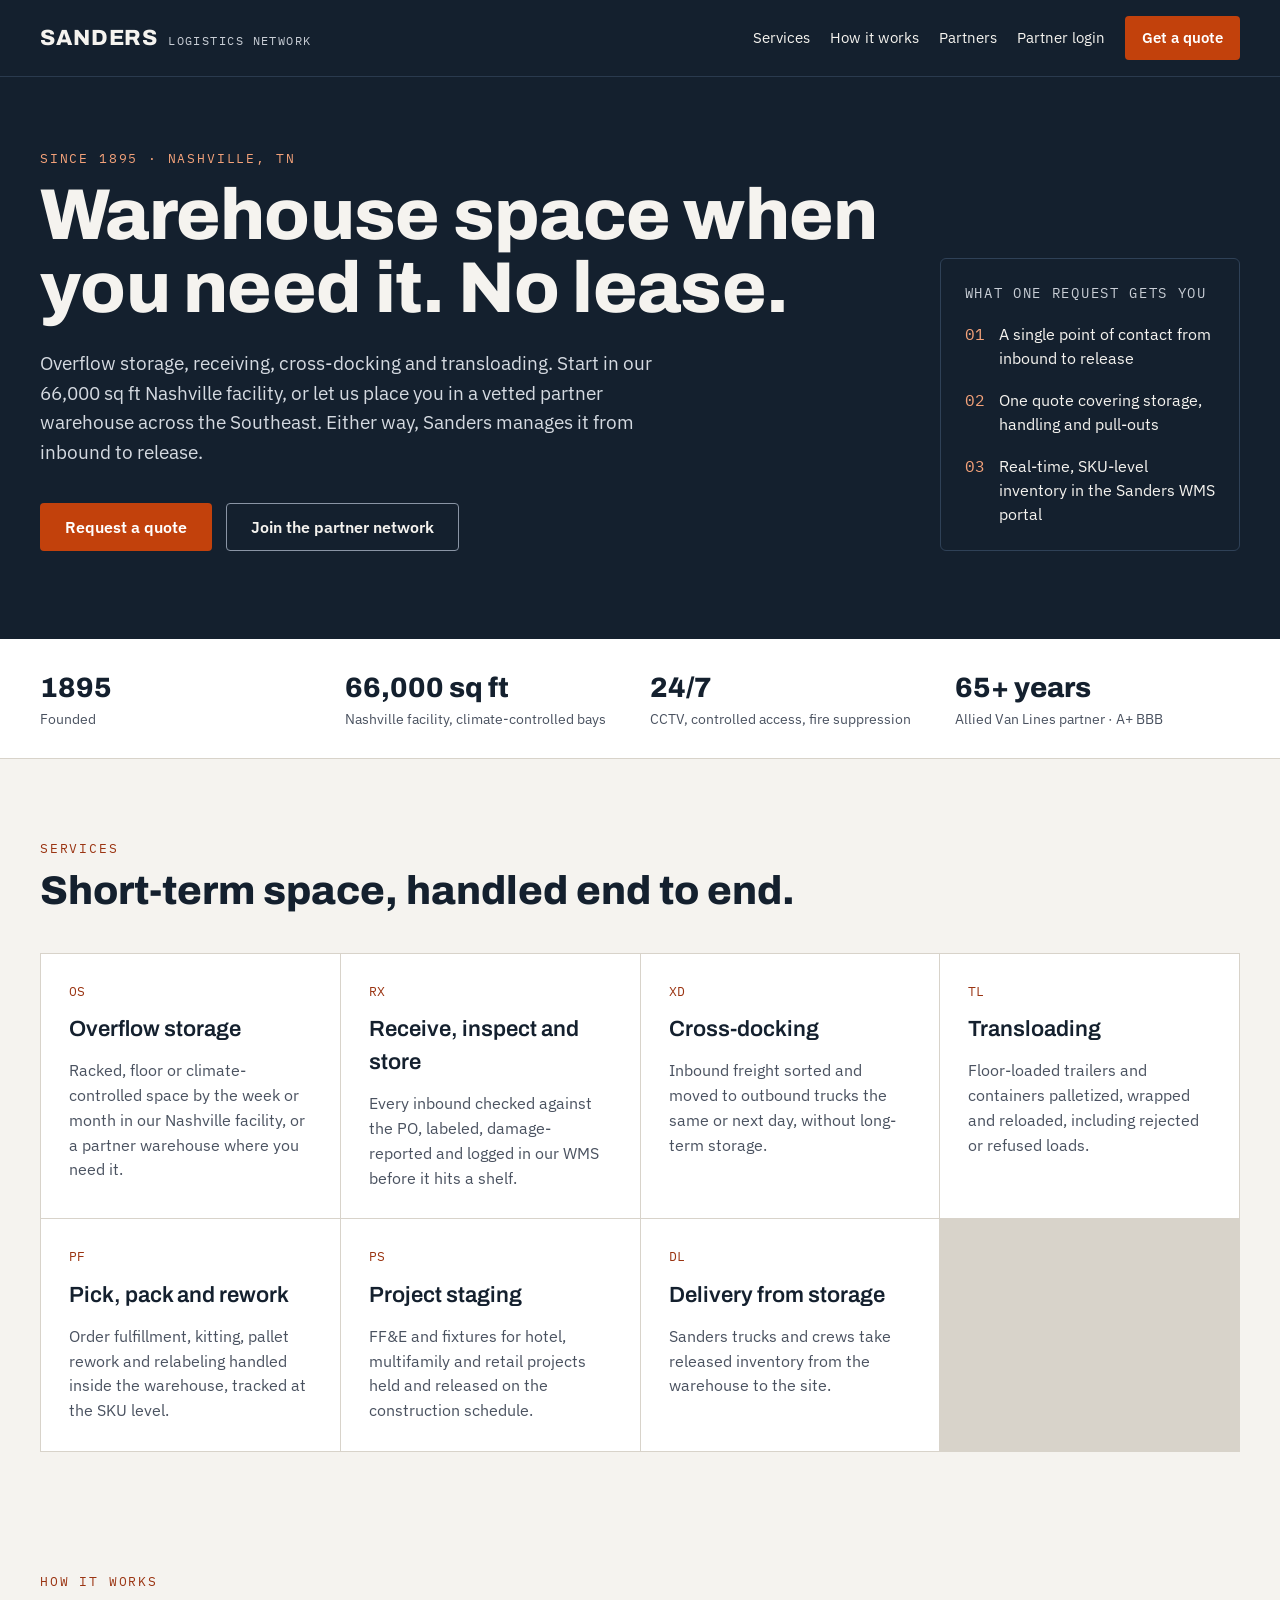
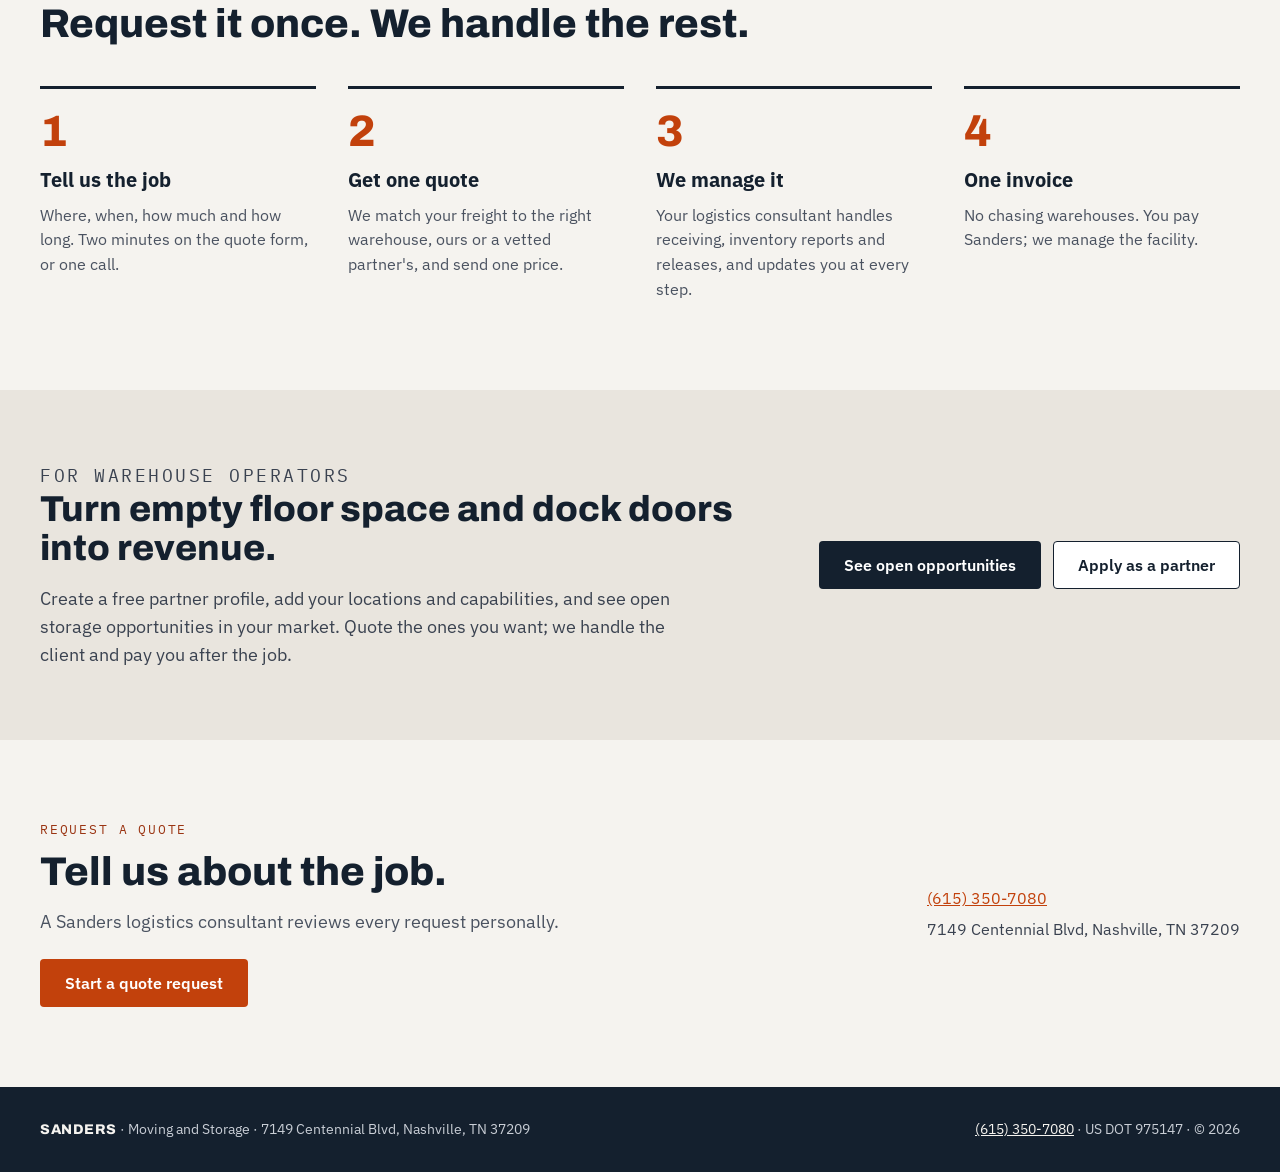
==== index.html @ 8e97e803 "Build Sanders Logistics Network site from mockups Public site, client RFQ portal and partner opportu" ====
<!doctype html>
<html lang="en">
<head>
<meta charset="utf-8">
<meta name="viewport" content="width=device-width, initial-scale=1">
<title>Sanders Logistics Network · Warehouse space in Nashville and the Southeast</title>
<meta name="description" content="Overflow storage, receiving, cross-docking, transloading and project staging from Sanders in Nashville, TN, plus vetted partner warehouses across the Southeast. One quote, one invoice.">
<link rel="preconnect" href="https://fonts.googleapis.com">
<link rel="preconnect" href="https://fonts.gstatic.com" crossorigin>
<link href="https://fonts.googleapis.com/css2?family=Archivo:wght@600;800&family=IBM+Plex+Sans:wght@400;500;600&family=IBM+Plex+Mono:wght@500&display=swap" rel="stylesheet">
<link rel="icon" href="assets/favicon.svg" type="image/svg+xml">
<link rel="stylesheet" href="assets/css/styles.css">
</head>
<body>
<a class="skip-link" href="#main">Skip to content</a>

<header class="site-header">
  <div class="wrap bar">
    <a class="brand" href="index.html"><span class="brand-name">SANDERS</span><span class="brand-sub">LOGISTICS NETWORK</span></a>
    <nav class="main-nav" aria-label="Main">
      <a href="#services">Services</a>
      <a href="#how">How it works</a>
      <a href="#partners">Partners</a>
      <a href="partners.html">Partner login</a>
      <a class="btn btn-primary btn-sm" href="quote.html">Get a quote</a>
    </nav>
  </div>
</header>

<main id="main">
<section class="hero">
  <div class="wrap">
    <div class="hero-copy">
      <p class="eyebrow on-ink">Since 1895 · Nashville, TN</p>
      <h1 class="display">Warehouse space when you need it. No lease.</h1>
      <p class="lede">Overflow storage, receiving, cross-docking and transloading. Start in our 66,000 sq ft Nashville facility, or let us place you in a vetted partner warehouse across the Southeast. Either way, Sanders manages it from inbound to release.</p>
      <div class="actions">
        <a class="btn btn-primary" href="quote.html">Request a quote</a>
        <a class="btn btn-ghost-ink" href="#partners">Join the partner network</a>
      </div>
    </div>
    <div class="hero-card">
      <div class="mono small" style="letter-spacing:0.12em;color:var(--on-ink-muted)">WHAT ONE REQUEST GETS YOU</div>
      <div class="row"><span class="mono">01</span><span>A single point of contact from inbound to release</span></div>
      <div class="row"><span class="mono">02</span><span>One quote covering storage, handling and pull-outs</span></div>
      <div class="row"><span class="mono">03</span><span>Real-time, SKU-level inventory in the Sanders WMS portal</span></div>
    </div>
  </div>
</section>

<section class="proof" aria-label="Why Sanders">
  <div class="wrap">
    <div><div class="num">1895</div><div class="lbl">Founded</div></div>
    <div><div class="num">66,000 sq ft</div><div class="lbl">Nashville facility, climate-controlled bays</div></div>
    <div><div class="num">24/7</div><div class="lbl">CCTV, controlled access, fire suppression</div></div>
    <div><div class="num">65+ years</div><div class="lbl">Allied Van Lines partner · A+ BBB</div></div>
  </div>
</section>

<section id="services" class="wrap section">
  <p class="eyebrow">Services</p>
  <h2 class="display">Short-term space, handled end to end.</h2>
  <div class="services-grid">
    <article class="service"><span class="code">OS</span><h3>Overflow storage</h3><p>Racked, floor or climate-controlled space by the week or month in our Nashville facility, or a partner warehouse where you need it.</p></article>
    <article class="service"><span class="code">RX</span><h3>Receive, inspect and store</h3><p>Every inbound checked against the PO, labeled, damage-reported and logged in our WMS before it hits a shelf.</p></article>
    <article class="service"><span class="code">XD</span><h3>Cross-docking</h3><p>Inbound freight sorted and moved to outbound trucks the same or next day, without long-term storage.</p></article>
    <article class="service"><span class="code">TL</span><h3>Transloading</h3><p>Floor-loaded trailers and containers palletized, wrapped and reloaded, including rejected or refused loads.</p></article>
    <article class="service"><span class="code">PF</span><h3>Pick, pack and rework</h3><p>Order fulfillment, kitting, pallet rework and relabeling handled inside the warehouse, tracked at the SKU level.</p></article>
    <article class="service"><span class="code">PS</span><h3>Project staging</h3><p>FF&amp;E and fixtures for hotel, multifamily and retail projects held and released on the construction schedule.</p></article>
    <article class="service"><span class="code">DL</span><h3>Delivery from storage</h3><p>Sanders trucks and crews take released inventory from the warehouse to the site.</p></article>
  </div>
</section>

<section id="how" class="wrap section">
  <p class="eyebrow">How it works</p>
  <h2 class="display">Request it once. We handle the rest.</h2>
  <div class="steps">
    <div class="step"><div class="n">1</div><h3>Tell us the job</h3><p>Where, when, how much and how long. Two minutes on the quote form, or one call.</p></div>
    <div class="step"><div class="n">2</div><h3>Get one quote</h3><p>We match your freight to the right warehouse, ours or a vetted partner's, and send one price.</p></div>
    <div class="step"><div class="n">3</div><h3>We manage it</h3><p>Your logistics consultant handles receiving, inventory reports and releases, and updates you at every step.</p></div>
    <div class="step"><div class="n">4</div><h3>One invoice</h3><p>No chasing warehouses. You pay Sanders; we manage the facility.</p></div>
  </div>
</section>

<section id="partners" class="partner-band">
  <div class="wrap">
    <div class="copy">
      <p class="eyebrow">For warehouse operators</p>
      <h2 class="display">Turn empty floor space and dock doors into revenue.</h2>
      <p>Create a free partner profile, add your locations and capabilities, and see open storage opportunities in your market. Quote the ones you want; we handle the client and pay you after the job.</p>
    </div>
    <div class="actions">
      <a class="btn btn-dark" href="partners.html">See open opportunities</a>
      <a class="btn btn-outline" href="partners.html#profile">Apply as a partner</a>
    </div>
  </div>
</section>

<section class="cta-band" aria-labelledby="cta-h">
  <div class="wrap">
    <div style="flex: 999 1 480px; min-width: 0">
      <p class="eyebrow">Request a quote</p>
      <h2 id="cta-h" class="display" style="font-size: clamp(30px, 4vw, 40px); margin-bottom: 14px">Tell us about the job.</h2>
      <p class="muted" style="margin:0 0 24px; font-size: 18px">A Sanders logistics consultant reviews every request personally.</p>
      <a class="btn btn-primary" href="quote.html">Start a quote request</a>
    </div>
    <address class="contact" style="font-style: normal">
      <div data-cfg="phone"></div>
      <div data-cfg="email"></div>
      <div data-cfg="address"></div>
    </address>
  </div>
</section>
</main>

<footer class="site-footer">
  <div class="wrap">
    <span><strong>SANDERS</strong> · Moving and Storage · <span data-cfg="address"></span></span>
    <span><span data-cfg="phone"></span> <span data-cfg="email"></span> · US DOT <span data-cfg="usdot"></span> · © <span id="year"></span></span>
  </div>
</footer>

<script src="assets/js/config.js"></script>
<script src="assets/js/common.js"></script>
</body>
</html>
---- assets/css/styles.css ----
/* Sanders Logistics Network — shared styles.
   Mockup palette until Sanders brand files arrive (see CLAUDE.md > Design). */
:root {
  --ink: #14202E;
  --ink-2: #2A3A4E;
  --ground: #F5F3EF;
  --band: #E9E5DE;
  --white: #FFFFFF;
  --line: #D8D3CA;
  --line-strong: #B9B3A8;
  --muted: #4A5260;
  --muted-2: #5A6270;
  --on-ink: #F5F3EF;
  --on-ink-muted: #C9CED6;
  --accent: #C2410C;
  --accent-hover: #9A3412;
  --accent-soft: #FDF3EC;
  --accent-tint: #FCE9DD;
  --accent-on-ink: #F4A27A;
  --ok: #166534;
  --ok-soft: #DCFCE7;
  --font-display: Archivo, "Helvetica Neue", Arial, sans-serif;
  --font-body: "IBM Plex Sans", "Helvetica Neue", Arial, sans-serif;
  --font-mono: "IBM Plex Mono", ui-monospace, Menlo, monospace;
  --radius: 6px;
  --max: 1240px;
}

*, *::before, *::after { box-sizing: border-box; }
html { -webkit-text-size-adjust: 100%; }
body {
  margin: 0;
  font-family: var(--font-body);
  color: var(--ink);
  background: var(--ground);
  line-height: 1.5;
}
a { color: var(--accent); }
a:hover { color: var(--accent-hover); }
img { max-width: 100%; }
:focus-visible { outline: 3px solid var(--accent-on-ink); outline-offset: 2px; }

.wrap { max-width: var(--max); margin: 0 auto; padding-left: 20px; padding-right: 20px; }
.mono { font-family: var(--font-mono); }
.eyebrow {
  margin: 0 0 10px; font-family: var(--font-mono); font-size: 13px;
  letter-spacing: 0.14em; color: var(--accent-hover); text-transform: uppercase;
}
.on-ink .eyebrow, .eyebrow.on-ink { color: var(--accent-on-ink); }
.display { font-family: var(--font-display); font-weight: 800; line-height: 1.1; margin: 0; }
.muted { color: var(--muted); }
.small { font-size: 14px; }
[hidden] { display: none !important; }
.visually-hidden {
  position: absolute !important; width: 1px; height: 1px; overflow: hidden;
  clip: rect(0 0 0 0); white-space: nowrap;
}
.skip-link { position: absolute; left: -9999px; top: 0; background: var(--white); color: var(--ink); padding: 12px; z-index: 10; }
.skip-link:focus { left: 12px; top: 12px; }

/* Buttons */
.btn {
  display: inline-flex; align-items: center; justify-content: center; gap: 8px;
  min-height: 48px; padding: 0 24px; border-radius: 4px; border: 1px solid transparent;
  font: inherit; font-weight: 600; font-size: 16px; text-decoration: none; cursor: pointer;
}
.btn-primary { background: var(--accent); color: var(--white); }
.btn-primary:hover { background: var(--accent-hover); color: var(--white); }
.btn-dark { background: var(--ink); color: var(--white); }
.btn-dark:hover { background: var(--ink-2); color: var(--white); }
.btn-outline { background: var(--white); border-color: var(--ink); color: var(--ink); }
.btn-outline:hover { background: var(--ground); color: var(--ink); }
.btn-ghost-ink { background: transparent; border-color: #8A95A5; color: var(--on-ink); }
.btn-ghost-ink:hover { border-color: var(--on-ink); color: var(--white); }
.btn-sm { min-height: 44px; padding: 0 16px; font-size: 15px; }
.btn-block { width: 100%; }
.btn[disabled] { opacity: 0.6; cursor: progress; }

/* Header */
.site-header { background: var(--ink); color: var(--on-ink); }
.site-header .bar {
  display: flex; flex-wrap: wrap; align-items: center; justify-content: space-between;
  gap: 12px 24px; padding-top: 16px; padding-bottom: 16px;
}
.brand { display: flex; align-items: baseline; gap: 10px; color: var(--on-ink); text-decoration: none; }
.brand:hover { color: var(--white); }
.brand-name { font-family: var(--font-display); font-weight: 800; font-size: 22px; letter-spacing: 0.04em; }
.brand-sub { font-family: var(--font-mono); font-size: 12px; letter-spacing: 0.12em; color: var(--on-ink-muted); }
.main-nav { display: flex; flex-wrap: wrap; align-items: center; gap: 4px 20px; font-size: 15px; }
.main-nav a:not(.btn) { color: var(--on-ink); text-decoration: none; min-height: 44px; display: inline-flex; align-items: center; }
.main-nav a:not(.btn):hover { color: var(--accent-on-ink); }

.tabs { display: flex; flex-wrap: wrap; gap: 4px; }
.tab {
  min-height: 48px; padding: 0 16px; border: 0; border-bottom: 3px solid transparent;
  background: transparent; color: var(--on-ink-muted); font: inherit; font-size: 15px; cursor: pointer;
  display: inline-flex; align-items: center; gap: 8px;
}
.tab:hover { color: var(--white); }
.tab[aria-selected="true"] { color: var(--white); font-weight: 600; border-bottom-color: var(--accent-on-ink); }
.tab .count { font-family: var(--font-mono); font-size: 12px; }
.tab[aria-selected="true"] .count { color: var(--accent-on-ink); }

/* Footer */
.site-footer { background: var(--ink); color: var(--on-ink-muted); font-size: 14px; }
.site-footer .wrap { display: flex; flex-wrap: wrap; justify-content: space-between; gap: 12px 24px; padding-top: 32px; padding-bottom: 32px; }
.site-footer a { color: var(--on-ink); }
.site-footer strong { font-family: var(--font-display); font-weight: 800; color: var(--on-ink); letter-spacing: 0.04em; }

/* Cards / panels */
.panel { background: var(--white); border: 1px solid var(--line); border-radius: var(--radius); padding: 24px; }
.panel h2 { margin: 0 0 16px; font-size: 18px; font-weight: 600; }
.panel-ink { background: var(--ink); color: var(--on-ink); border-radius: var(--radius); padding: 24px; }

/* Forms */
.field { display: flex; flex-direction: column; gap: 6px; font-weight: 500; font-size: 15px; }
.field .hint { font-weight: 400; font-size: 13px; color: var(--muted-2); }
.input, .select, .textarea {
  min-height: 44px; padding: 0 12px; border: 1px solid var(--line-strong); border-radius: 4px;
  font: inherit; font-size: 16px; font-weight: 400; color: var(--ink); background: var(--white); width: 100%;
}
.textarea { padding: 12px; resize: vertical; min-height: 110px; }
.input:focus, .select:focus, .textarea:focus { outline: 2px solid var(--accent); outline-offset: 0; border-color: var(--accent); }
.input[aria-invalid="true"], .select[aria-invalid="true"], .textarea[aria-invalid="true"] { border-color: #B91C1C; }
.error-text { color: #B91C1C; font-size: 14px; font-weight: 500; }
.grid-fields { display: grid; grid-template-columns: repeat(auto-fit, minmax(200px, 1fr)); gap: 16px; }
fieldset { border: 0; margin: 0; padding: 0; min-width: 0; }
legend { padding: 0; }
.req { color: var(--accent-hover); }

.choice-grid { display: grid; grid-template-columns: repeat(auto-fit, minmax(220px, 1fr)); gap: 10px; }
.choice-list { display: flex; flex-direction: column; gap: 8px; }
.choice {
  display: flex; align-items: center; gap: 12px; min-height: 48px; padding: 0 14px;
  border: 1px solid var(--line); background: var(--white); border-radius: 4px; cursor: pointer; font-size: 15px;
}
.choice input { width: 20px; height: 20px; accent-color: var(--accent); margin: 0; flex: none; }
.choice:has(input:checked) { border-color: var(--accent); background: var(--accent-soft); }
.choice:has(input:focus-visible) { outline: 3px solid var(--accent); outline-offset: 1px; }

.pill {
  min-height: 44px; padding: 0 16px; border-radius: 22px; border: 1px solid var(--line-strong);
  background: var(--white); color: var(--ink); font: inherit; font-size: 15px; cursor: pointer;
}
.pill[aria-pressed="true"] { background: var(--ink); border-color: var(--ink); color: var(--white); }
.pill-row { display: flex; flex-wrap: wrap; gap: 8px; }

.badge {
  display: inline-block; font-size: 12px; font-weight: 600; padding: 4px 9px; border-radius: 3px;
  background: var(--accent-tint); color: var(--accent-hover);
}
.badge-neutral { background: #EDEAE4; color: var(--muted); }
.badge-ok { background: var(--ok-soft); color: var(--ok); }

/* ===== Home page ===== */
.hero { background: var(--ink); color: var(--on-ink); border-top: 1px solid var(--ink-2); }
.hero .wrap { display: flex; flex-wrap: wrap; gap: 48px; align-items: flex-end; padding-top: 72px; padding-bottom: 88px; }
.hero-copy { flex: 999 1 520px; min-width: 0; }
.hero h1 { font-size: clamp(38px, 6vw, 72px); line-height: 1.02; letter-spacing: -0.01em; }
.hero .lede { margin: 24px 0 0; font-size: 19px; line-height: 1.55; max-width: 620px; color: #D5DAE1; }
.hero .actions { margin-top: 36px; display: flex; flex-wrap: wrap; gap: 14px; }
.hero-card { flex: 1 1 300px; min-width: 0; border: 1px solid #2F4157; border-radius: var(--radius); padding: 24px; display: flex; flex-direction: column; gap: 18px; }
.hero-card .row { display: flex; gap: 14px; align-items: flex-start; line-height: 1.5; }
.hero-card .row .mono { color: var(--accent-on-ink); }

.proof { background: var(--white); border-bottom: 1px solid var(--line); }
.proof .wrap { display: grid; grid-template-columns: repeat(auto-fit, minmax(180px, 1fr)); gap: 20px; padding-top: 28px; padding-bottom: 28px; }
.proof .num { font-family: var(--font-display); font-weight: 800; font-size: 28px; }
.proof .lbl { font-size: 14px; color: var(--muted); }

.section { padding-top: 80px; padding-bottom: 40px; }
.section h2.display { font-size: clamp(30px, 4vw, 40px); margin-bottom: 40px; }
.services-grid { display: grid; grid-template-columns: repeat(auto-fit, minmax(270px, 1fr)); gap: 1px; background: var(--line); border: 1px solid var(--line); }
.service { background: var(--white); padding: 28px; display: flex; flex-direction: column; gap: 12px; min-height: 170px; }
.service .code { font-family: var(--font-mono); font-size: 13px; color: var(--accent-hover); }
.service h3 { margin: 0; font-family: var(--font-display); font-weight: 600; font-size: 22px; }
.service p { margin: 0; line-height: 1.55; color: var(--muted); }

.steps { display: grid; grid-template-columns: repeat(auto-fit, minmax(240px, 1fr)); gap: 32px; }
.step { border-top: 3px solid var(--ink); padding-top: 20px; }
.step .n { font-family: var(--font-display); font-weight: 800; font-size: 44px; color: var(--accent); line-height: 1; }
.step h3 { margin: 12px 0 8px; font-size: 20px; }
.step p { margin: 0; line-height: 1.55; color: var(--muted); }

.partner-band { background: var(--band); margin-top: 48px; }
.partner-band .wrap { display: flex; flex-wrap: wrap; gap: 32px 40px; align-items: center; justify-content: space-between; padding-top: 72px; padding-bottom: 72px; }
.partner-band .copy { flex: 999 1 520px; min-width: 0; }
.partner-band h2 { font-size: clamp(28px, 3.5vw, 36px); margin-bottom: 16px; }
.partner-band p { margin: 0; font-size: 18px; line-height: 1.55; color: #3A4250; max-width: 640px; }
.partner-band .actions { display: flex; flex-wrap: wrap; gap: 12px; }

.cta-band .wrap { display: flex; flex-wrap: wrap; gap: 32px 48px; align-items: center; justify-content: space-between; padding-top: 80px; padding-bottom: 80px; }
.cta-band .contact { line-height: 1.9; color: #3A4250; }

/* ===== Client portal / RFQ ===== */
.portal-main { padding-top: 32px; padding-bottom: 64px; }
.portal-main h1.display { font-size: 32px; margin-bottom: 6px; }
.rfq-layout { display: flex; flex-wrap: wrap; gap: 24px; align-items: flex-start; }
.rfq-main { flex: 999 1 600px; min-width: 0; display: flex; flex-direction: column; gap: 20px; }
.rfq-side { flex: 1 1 320px; min-width: 0; display: flex; flex-direction: column; gap: 20px; }
@media (min-width: 960px) { .rfq-side { position: sticky; top: 16px; } }
.summary dt { font-size: 13px; color: var(--on-ink-muted); }
.summary dd { margin: 0 0 12px; font-weight: 600; line-height: 1.5; overflow-wrap: anywhere; }
.summary dl { margin: 0; }
.confirm { max-width: 720px; display: flex; flex-direction: column; gap: 14px; align-items: flex-start; padding: 40px 28px; }
.confirm h1 { font-size: 32px; line-height: 1.15; }
.form-errors { border: 1px solid #B91C1C; background: #FEF2F2; color: #7F1D1D; border-radius: 4px; padding: 14px 16px; }
.form-errors ul { margin: 6px 0 0; padding-left: 20px; }

.table-wrap { overflow-x: auto; }
table.data { width: 100%; border-collapse: collapse; background: var(--white); font-size: 15px; }
table.data th, table.data td { text-align: left; padding: 12px 14px; border-bottom: 1px solid var(--line); vertical-align: top; }
table.data th { font-size: 13px; font-weight: 600; color: var(--muted-2); background: #FAF9F6; }
.empty { background: var(--white); border: 1px dashed var(--line-strong); border-radius: var(--radius); padding: 40px 24px; text-align: center; color: var(--muted); }

/* ===== Partner board ===== */
.board-filters { display: flex; flex-wrap: wrap; align-items: flex-end; gap: 16px; margin-bottom: 20px; }
.board-filters .field { flex: 1 1 260px; max-width: 360px; font-size: 14px; }
.board-layout { display: flex; flex-wrap: wrap; gap: 24px; align-items: flex-start; }
.board-list { flex: 999 1 560px; min-width: 0; display: flex; flex-direction: column; gap: 12px; }
.board-detail { flex: 1 1 360px; min-width: 0; }
@media (min-width: 960px) { .board-detail { position: sticky; top: 16px; max-height: calc(100vh - 32px); overflow-y: auto; } }
.opp { background: var(--white); border: 1px solid var(--line); border-radius: var(--radius); padding: 20px 22px; display: flex; flex-direction: column; gap: 10px; }
.opp.selected { border: 2px solid var(--accent); padding: 19px 21px; }
.opp .top { display: flex; flex-wrap: wrap; justify-content: space-between; gap: 8px; align-items: center; }
.opp .id { font-family: var(--font-mono); font-size: 13px; color: var(--muted-2); }
.opp h3 { margin: 0; font-family: var(--font-display); font-weight: 600; font-size: 20px; line-height: 1.25; }
.opp .meta { display: flex; flex-wrap: wrap; gap: 6px 22px; font-size: 14px; color: #3A4250; }
.opp .bottom { display: flex; flex-wrap: wrap; justify-content: space-between; align-items: center; gap: 10px; }
.opp .status { font-size: 14px; font-weight: 600; }
.detail dl { margin: 0; display: grid; grid-template-columns: repeat(2, minmax(0, 1fr)); gap: 14px; font-size: 14px; }
.detail dt { color: var(--muted-2); }
.detail dd { margin: 2px 0 0; font-weight: 600; }
.detail .divider { border-top: 1px solid var(--line); padding-top: 18px; }
.stack { display: flex; flex-direction: column; gap: 14px; }
.stack-lg { display: flex; flex-direction: column; gap: 18px; }

dialog { border: 0; border-radius: var(--radius); padding: 0; max-width: min(640px, calc(100vw - 32px)); width: 100%; color: var(--ink); }
dialog::backdrop { background: rgba(20, 32, 46, 0.6); }
dialog .dlg-head { display: flex; justify-content: space-between; align-items: center; padding: 18px 24px; border-bottom: 1px solid var(--line); }
dialog .dlg-head h2 { margin: 0; font-family: var(--font-display); font-size: 22px; }
dialog .dlg-body { padding: 24px; display: flex; flex-direction: column; gap: 18px; }
.icon-btn { min-width: 44px; min-height: 44px; border: 0; background: transparent; font-size: 24px; cursor: pointer; color: var(--ink); }

.toast {
  position: fixed; left: 50%; bottom: 24px; transform: translateX(-50%); background: var(--ink); color: var(--on-ink);
  padding: 14px 20px; border-radius: var(--radius); box-shadow: 0 8px 24px rgba(0,0,0,0.2); z-index: 50; max-width: calc(100vw - 32px);
}

@media (max-width: 600px) {
  .hero .wrap { padding-top: 48px; padding-bottom: 56px; }
  .section { padding-top: 56px; }
  .panel { padding: 18px; }
  .main-nav { gap: 4px 16px; }
}
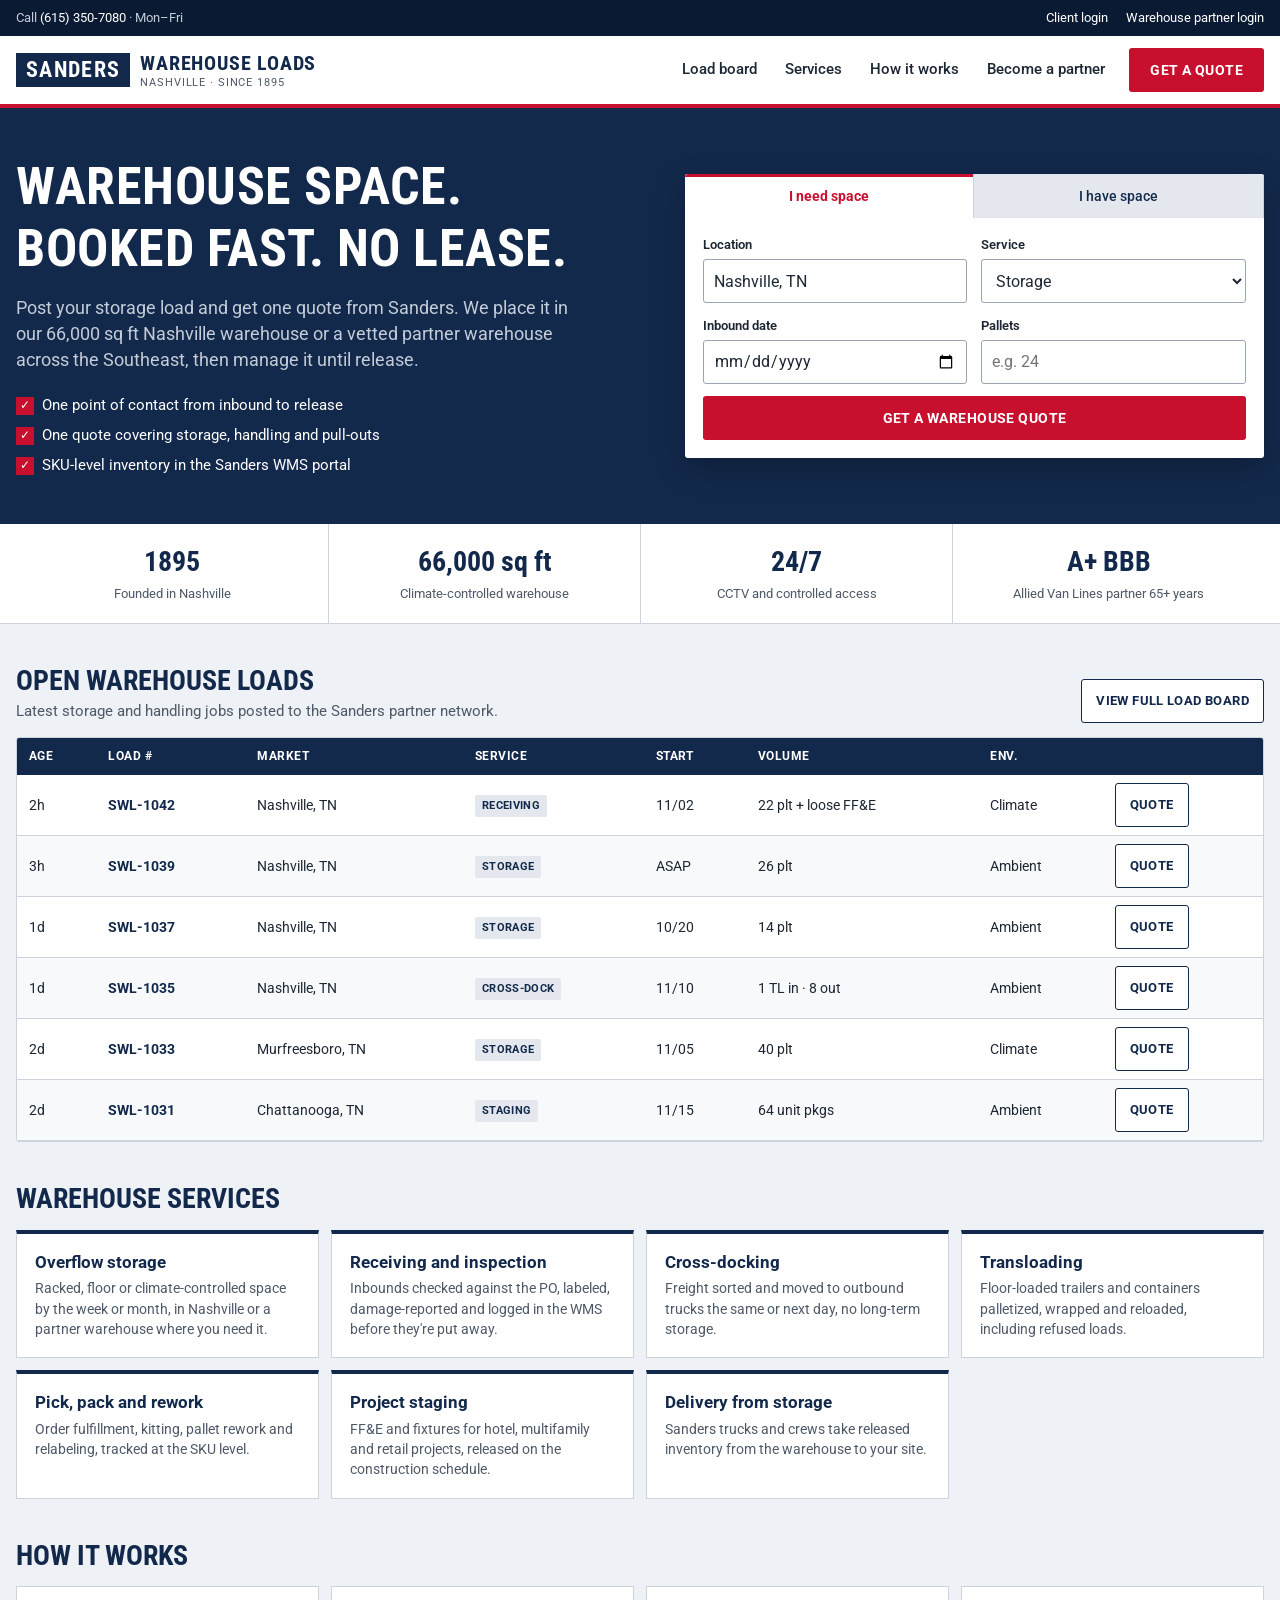
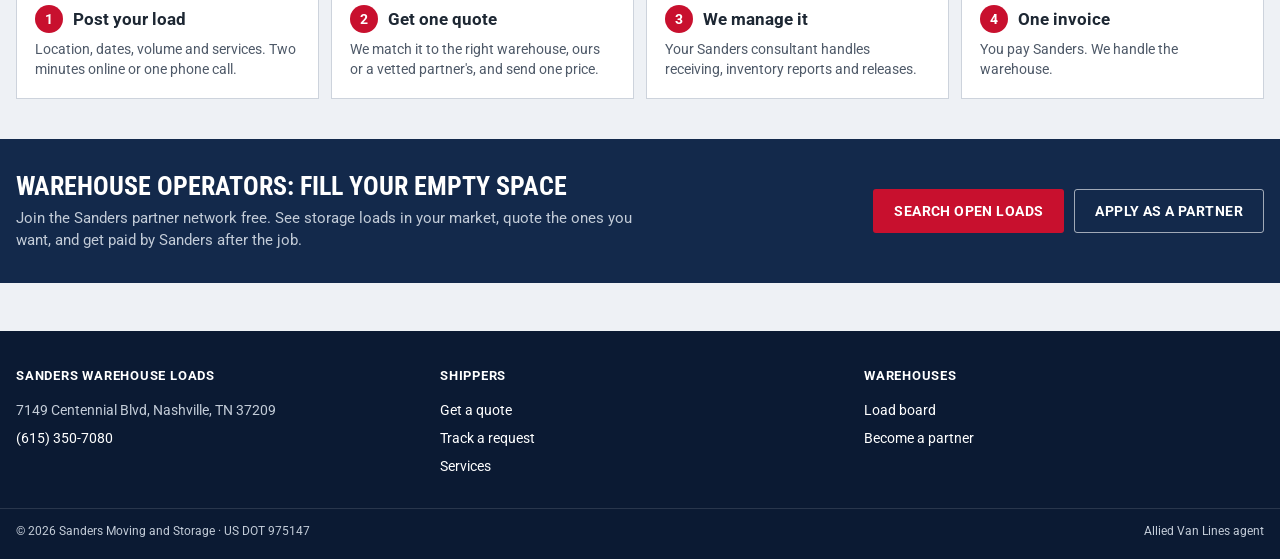
==== commit cb629bc5: "Rebrand as Sanders Warehouse Loads with a traditional load-board design Dense load table with filter" ====
--- a/index.html
+++ b/index.html
@@ -3,26 +3,38 @@
 <head>
 <meta charset="utf-8">
 <meta name="viewport" content="width=device-width, initial-scale=1">
-<title>Sanders Logistics Network · Warehouse space in Nashville and the Southeast</title>
-<meta name="description" content="Overflow storage, receiving, cross-docking, transloading and project staging from Sanders in Nashville, TN, plus vetted partner warehouses across the Southeast. One quote, one invoice.">
+<title>Sanders Warehouse Loads · Warehouse Space and Storage Loads, Nashville TN</title>
+<meta name="description" content="Sanders Warehouse Loads: find short-term warehouse space or quote open storage, cross-dock, transload and staging loads in Nashville and across the Southeast.">
+<link rel="icon" href="assets/favicon.svg" type="image/svg+xml">
 <link rel="preconnect" href="https://fonts.googleapis.com">
 <link rel="preconnect" href="https://fonts.gstatic.com" crossorigin>
-<link href="https://fonts.googleapis.com/css2?family=Archivo:wght@600;800&family=IBM+Plex+Sans:wght@400;500;600&family=IBM+Plex+Mono:wght@500&display=swap" rel="stylesheet">
-<link rel="icon" href="assets/favicon.svg" type="image/svg+xml">
+<link href="https://fonts.googleapis.com/css2?family=Roboto:wght@400;500;700&family=Roboto+Condensed:wght@700&display=swap" rel="stylesheet">
 <link rel="stylesheet" href="assets/css/styles.css">
 </head>
 <body>
 <a class="skip-link" href="#main">Skip to content</a>
 
+<div class="utility">
+  <div class="wrap">
+    <span>Call <span data-cfg="phone"></span> · Mon–Fri</span>
+    <nav class="links" aria-label="Account">
+      <a href="quote.html#requests">Client login</a>
+      <a href="partners.html">Warehouse partner login</a>
+    </nav>
+  </div>
+</div>
 <header class="site-header">
   <div class="wrap bar">
-    <a class="brand" href="index.html"><span class="brand-name">SANDERS</span><span class="brand-sub">LOGISTICS NETWORK</span></a>
+    <a class="logo" href="index.html" aria-label="Sanders Warehouse Loads home">
+      <span class="logo-mark">SANDERS</span>
+      <span class="logo-text">Warehouse Loads<small>NASHVILLE · SINCE 1895</small></span>
+    </a>
     <nav class="main-nav" aria-label="Main">
+      <a href="partners.html">Load board</a>
       <a href="#services">Services</a>
       <a href="#how">How it works</a>
-      <a href="#partners">Partners</a>
-      <a href="partners.html">Partner login</a>
-      <a class="btn btn-primary btn-sm" href="quote.html">Get a quote</a>
+      <a href="#partners">Become a partner</a>
+      <a class="btn btn-primary" href="quote.html">Get a quote</a>
     </nav>
   </div>
 </header>
@@ -30,97 +42,151 @@
 <main id="main">
 <section class="hero">
   <div class="wrap">
-    <div class="hero-copy">
-      <p class="eyebrow on-ink">Since 1895 · Nashville, TN</p>
-      <h1 class="display">Warehouse space when you need it. No lease.</h1>
-      <p class="lede">Overflow storage, receiving, cross-docking and transloading. Start in our 66,000 sq ft Nashville facility, or let us place you in a vetted partner warehouse across the Southeast. Either way, Sanders manages it from inbound to release.</p>
-      <div class="actions">
-        <a class="btn btn-primary" href="quote.html">Request a quote</a>
-        <a class="btn btn-ghost-ink" href="#partners">Join the partner network</a>
+    <div>
+      <h1>Warehouse space. Booked fast. No lease.</h1>
+      <p>Post your storage load and get one quote from Sanders. We place it in our 66,000 sq ft Nashville warehouse or a vetted partner warehouse across the Southeast, then manage it until release.</p>
+      <ul>
+        <li>One point of contact from inbound to release</li>
+        <li>One quote covering storage, handling and pull-outs</li>
+        <li>SKU-level inventory in the Sanders WMS portal</li>
+      </ul>
+    </div>
+
+    <div class="search-card">
+      <div class="tabs" role="tablist" aria-label="Search">
+        <button class="tab" role="tab" id="st-ship" aria-controls="sp-ship" aria-selected="true">I need space</button>
+        <button class="tab" role="tab" id="st-wh" aria-controls="sp-wh" aria-selected="false" tabindex="-1">I have space</button>
       </div>
-    </div>
-    <div class="hero-card">
-      <div class="mono small" style="letter-spacing:0.12em;color:var(--on-ink-muted)">WHAT ONE REQUEST GETS YOU</div>
-      <div class="row"><span class="mono">01</span><span>A single point of contact from inbound to release</span></div>
-      <div class="row"><span class="mono">02</span><span>One quote covering storage, handling and pull-outs</span></div>
-      <div class="row"><span class="mono">03</span><span>Real-time, SKU-level inventory in the Sanders WMS portal</span></div>
+      <form id="sp-ship" role="tabpanel" aria-labelledby="st-ship" action="quote.html" method="get">
+        <div class="grid-fields">
+          <label class="field">Location<input class="input" name="location" placeholder="City, ST or ZIP" value="Nashville, TN"></label>
+          <label class="field">Service
+            <select class="select" name="service">
+              <option value="Storage">Storage</option>
+              <option value="Receiving and inspection">Receiving</option>
+              <option value="Cross-docking">Cross-dock</option>
+              <option value="Transloading">Transload</option>
+              <option value="Pick, pack and fulfillment">Pick and pack</option>
+              <option value="Project staging (FF&amp;E)">Project staging</option>
+            </select></label>
+          <label class="field">Inbound date<input class="input" type="date" name="inbound"></label>
+          <label class="field">Pallets<input class="input" type="number" min="1" name="qty" inputmode="numeric" placeholder="e.g. 24"></label>
+        </div>
+        <button class="btn btn-primary btn-block" type="submit">Get a warehouse quote</button>
+      </form>
+      <form id="sp-wh" role="tabpanel" aria-labelledby="st-wh" action="partners.html" method="get" hidden>
+        <label class="field">Your market<input class="input" name="q" placeholder="City, ST" value="Nashville, TN"></label>
+        <p class="small muted" style="margin:0">See open storage loads near your warehouse and send Sanders your rate. Free to join.</p>
+        <button class="btn btn-dark btn-block" type="submit">Search open loads</button>
+      </form>
     </div>
   </div>
 </section>
 
-<section class="proof" aria-label="Why Sanders">
+<section class="stats" aria-label="Why Sanders">
   <div class="wrap">
-    <div><div class="num">1895</div><div class="lbl">Founded</div></div>
-    <div><div class="num">66,000 sq ft</div><div class="lbl">Nashville facility, climate-controlled bays</div></div>
-    <div><div class="num">24/7</div><div class="lbl">CCTV, controlled access, fire suppression</div></div>
-    <div><div class="num">65+ years</div><div class="lbl">Allied Van Lines partner · A+ BBB</div></div>
+    <div class="stat"><b>1895</b><span>Founded in Nashville</span></div>
+    <div class="stat"><b>66,000 sq ft</b><span>Climate-controlled warehouse</span></div>
+    <div class="stat"><b>24/7</b><span>CCTV and controlled access</span></div>
+    <div class="stat"><b>A+ BBB</b><span>Allied Van Lines partner 65+ years</span></div>
+  </div>
+</section>
+
+<section class="wrap section" aria-labelledby="loads-h">
+  <div class="section-head">
+    <div>
+      <h2 id="loads-h">Open warehouse loads</h2>
+      <p>Latest storage and handling jobs posted to the Sanders partner network.</p>
+    </div>
+    <a class="btn btn-outline btn-sm" href="partners.html?q=">View full load board</a>
+  </div>
+  <div class="table-wrap">
+    <table class="board">
+      <thead><tr><th scope="col">Age</th><th scope="col">Load #</th><th scope="col">Market</th><th scope="col">Service</th><th scope="col">Start</th><th scope="col">Volume</th><th scope="col">Env.</th><th scope="col"><span class="visually-hidden">Action</span></th></tr></thead>
+      <tbody id="home-loads"></tbody>
+    </table>
   </div>
 </section>
 
 <section id="services" class="wrap section">
-  <p class="eyebrow">Services</p>
-  <h2 class="display">Short-term space, handled end to end.</h2>
+  <div class="section-head"><h2>Warehouse services</h2></div>
   <div class="services-grid">
-    <article class="service"><span class="code">OS</span><h3>Overflow storage</h3><p>Racked, floor or climate-controlled space by the week or month in our Nashville facility, or a partner warehouse where you need it.</p></article>
-    <article class="service"><span class="code">RX</span><h3>Receive, inspect and store</h3><p>Every inbound checked against the PO, labeled, damage-reported and logged in our WMS before it hits a shelf.</p></article>
-    <article class="service"><span class="code">XD</span><h3>Cross-docking</h3><p>Inbound freight sorted and moved to outbound trucks the same or next day, without long-term storage.</p></article>
-    <article class="service"><span class="code">TL</span><h3>Transloading</h3><p>Floor-loaded trailers and containers palletized, wrapped and reloaded, including rejected or refused loads.</p></article>
-    <article class="service"><span class="code">PF</span><h3>Pick, pack and rework</h3><p>Order fulfillment, kitting, pallet rework and relabeling handled inside the warehouse, tracked at the SKU level.</p></article>
-    <article class="service"><span class="code">PS</span><h3>Project staging</h3><p>FF&amp;E and fixtures for hotel, multifamily and retail projects held and released on the construction schedule.</p></article>
-    <article class="service"><span class="code">DL</span><h3>Delivery from storage</h3><p>Sanders trucks and crews take released inventory from the warehouse to the site.</p></article>
+    <div class="service"><h3>Overflow storage</h3><p>Racked, floor or climate-controlled space by the week or month, in Nashville or a partner warehouse where you need it.</p></div>
+    <div class="service"><h3>Receiving and inspection</h3><p>Inbounds checked against the PO, labeled, damage-reported and logged in the WMS before they're put away.</p></div>
+    <div class="service"><h3>Cross-docking</h3><p>Freight sorted and moved to outbound trucks the same or next day, no long-term storage.</p></div>
+    <div class="service"><h3>Transloading</h3><p>Floor-loaded trailers and containers palletized, wrapped and reloaded, including refused loads.</p></div>
+    <div class="service"><h3>Pick, pack and rework</h3><p>Order fulfillment, kitting, pallet rework and relabeling, tracked at the SKU level.</p></div>
+    <div class="service"><h3>Project staging</h3><p>FF&amp;E and fixtures for hotel, multifamily and retail projects, released on the construction schedule.</p></div>
+    <div class="service"><h3>Delivery from storage</h3><p>Sanders trucks and crews take released inventory from the warehouse to your site.</p></div>
   </div>
 </section>
 
 <section id="how" class="wrap section">
-  <p class="eyebrow">How it works</p>
-  <h2 class="display">Request it once. We handle the rest.</h2>
+  <div class="section-head"><h2>How it works</h2></div>
   <div class="steps">
-    <div class="step"><div class="n">1</div><h3>Tell us the job</h3><p>Where, when, how much and how long. Two minutes on the quote form, or one call.</p></div>
-    <div class="step"><div class="n">2</div><h3>Get one quote</h3><p>We match your freight to the right warehouse, ours or a vetted partner's, and send one price.</p></div>
-    <div class="step"><div class="n">3</div><h3>We manage it</h3><p>Your logistics consultant handles receiving, inventory reports and releases, and updates you at every step.</p></div>
-    <div class="step"><div class="n">4</div><h3>One invoice</h3><p>No chasing warehouses. You pay Sanders; we manage the facility.</p></div>
+    <div class="step"><h3>Post your load</h3><p>Location, dates, volume and services. Two minutes online or one phone call.</p></div>
+    <div class="step"><h3>Get one quote</h3><p>We match it to the right warehouse, ours or a vetted partner's, and send one price.</p></div>
+    <div class="step"><h3>We manage it</h3><p>Your Sanders consultant handles receiving, inventory reports and releases.</p></div>
+    <div class="step"><h3>One invoice</h3><p>You pay Sanders. We handle the warehouse.</p></div>
   </div>
 </section>
 
-<section id="partners" class="partner-band">
+<section id="partners" class="band">
   <div class="wrap">
-    <div class="copy">
-      <p class="eyebrow">For warehouse operators</p>
-      <h2 class="display">Turn empty floor space and dock doors into revenue.</h2>
-      <p>Create a free partner profile, add your locations and capabilities, and see open storage opportunities in your market. Quote the ones you want; we handle the client and pay you after the job.</p>
+    <div>
+      <h2>Warehouse operators: fill your empty space</h2>
+      <p>Join the Sanders partner network free. See storage loads in your market, quote the ones you want, and get paid by Sanders after the job.</p>
     </div>
     <div class="actions">
-      <a class="btn btn-dark" href="partners.html">See open opportunities</a>
-      <a class="btn btn-outline" href="partners.html#profile">Apply as a partner</a>
+      <a class="btn btn-primary" href="partners.html">Search open loads</a>
+      <a class="btn btn-ghost" href="partners.html#profile">Apply as a partner</a>
     </div>
-  </div>
-</section>
-
-<section class="cta-band" aria-labelledby="cta-h">
-  <div class="wrap">
-    <div style="flex: 999 1 480px; min-width: 0">
-      <p class="eyebrow">Request a quote</p>
-      <h2 id="cta-h" class="display" style="font-size: clamp(30px, 4vw, 40px); margin-bottom: 14px">Tell us about the job.</h2>
-      <p class="muted" style="margin:0 0 24px; font-size: 18px">A Sanders logistics consultant reviews every request personally.</p>
-      <a class="btn btn-primary" href="quote.html">Start a quote request</a>
-    </div>
-    <address class="contact" style="font-style: normal">
-      <div data-cfg="phone"></div>
-      <div data-cfg="email"></div>
-      <div data-cfg="address"></div>
-    </address>
   </div>
 </section>
 </main>
 
 <footer class="site-footer">
-  <div class="wrap">
-    <span><strong>SANDERS</strong> · Moving and Storage · <span data-cfg="address"></span></span>
-    <span><span data-cfg="phone"></span> <span data-cfg="email"></span> · US DOT <span data-cfg="usdot"></span> · © <span id="year"></span></span>
+  <div class="wrap cols">
+    <div>
+      <h4>Sanders Warehouse Loads</h4>
+      <ul><li data-cfg="address"></li><li data-cfg="phone"></li><li data-cfg="email"></li></ul>
+    </div>
+    <div>
+      <h4>Shippers</h4>
+      <ul><li><a href="quote.html">Get a quote</a></li><li><a href="quote.html#requests">Track a request</a></li><li><a href="#services">Services</a></li></ul>
+    </div>
+    <div>
+      <h4>Warehouses</h4>
+      <ul><li><a href="partners.html">Load board</a></li><li><a href="partners.html#profile">Become a partner</a></li></ul>
+    </div>
+  </div>
+  <div class="wrap legal">
+    <span>© <span id="year"></span> Sanders Moving and Storage · US DOT <span data-cfg="usdot"></span></span>
+    <span>Allied Van Lines agent</span>
   </div>
 </footer>
 
 <script src="assets/js/config.js"></script>
 <script src="assets/js/common.js"></script>
+<script src="assets/js/loads-data.js"></script>
+<script>
+(function () {
+  var S = window.Sanders;
+  S.tabs(document.querySelector('.search-card [role="tablist"]'));
+  var rows = window.SANDERS_LOADS.filter(function (l) { return !l.booked; }).slice(0, 6);
+  document.getElementById('home-loads').innerHTML = rows.map(function (l) {
+    return '<tr>' +
+      '<td data-label="Age" class="nowrap">' + S.esc(l.posted) + '</td>' +
+      '<td data-label="Load #" class="id">' + S.esc(l.id) + '</td>' +
+      '<td data-label="Market" class="nowrap">' + S.esc(l.location) + '</td>' +
+      '<td data-label="Service"><span class="badge">' + S.esc(l.service) + '</span></td>' +
+      '<td data-label="Start" class="num">' + S.esc(l.start) + '</td>' +
+      '<td data-label="Volume">' + S.esc(l.size) + '</td>' +
+      '<td data-label="Env.">' + S.esc(l.env) + '</td>' +
+      '<td class="act"><a class="btn btn-outline btn-sm" href="partners.html?q=#' + S.esc(l.id) + '">Quote</a></td>' +
+      '</tr>';
+  }).join('');
+})();
+</script>
 </body>
 </html>
--- a/assets/css/styles.css
+++ b/assets/css/styles.css
@@ -1,255 +1,260 @@
-/* Sanders Logistics Network — shared styles.
-   Mockup palette until Sanders brand files arrive (see CLAUDE.md > Design). */
+/* Sanders Warehouse Loads — shared styles.
+
+   BRAND COLORS: swap these five values for the official Sanders colors
+   (from sandersmoving.net or the logo files). Everything else derives from them. */
 :root {
-  --ink: #14202E;
-  --ink-2: #2A3A4E;
-  --ground: #F5F3EF;
-  --band: #E9E5DE;
+  --brand: #13294B;        /* primary: header, table heads, dark bands */
+  --brand-dark: #0B1A33;   /* utility bar, footer */
+  --accent: #C8102E;       /* buttons, highlights */
+  --accent-dark: #A00D25;  /* button hover */
+  --accent-light: #FDECEF; /* selected rows, chips */
+
+  --page: #EEF1F5;
   --white: #FFFFFF;
-  --line: #D8D3CA;
-  --line-strong: #B9B3A8;
-  --muted: #4A5260;
-  --muted-2: #5A6270;
-  --on-ink: #F5F3EF;
-  --on-ink-muted: #C9CED6;
-  --accent: #C2410C;
-  --accent-hover: #9A3412;
-  --accent-soft: #FDF3EC;
-  --accent-tint: #FCE9DD;
-  --accent-on-ink: #F4A27A;
-  --ok: #166534;
-  --ok-soft: #DCFCE7;
-  --font-display: Archivo, "Helvetica Neue", Arial, sans-serif;
-  --font-body: "IBM Plex Sans", "Helvetica Neue", Arial, sans-serif;
-  --font-mono: "IBM Plex Mono", ui-monospace, Menlo, monospace;
-  --radius: 6px;
-  --max: 1240px;
+  --row-alt: #F7F9FB;
+  --line: #CDD3DC;
+  --line-strong: #9AA4B2;
+  --text: #1D2733;
+  --muted: #4E5968;
+  --on-dark: #FFFFFF;
+  --on-dark-muted: #C3CCD8;
+  --ok: #1E6B34;
+  --ok-light: #E3F4E8;
+  --warn: #8A5300;
+  --warn-light: #FFF4DB;
+  --error: #B42318;
+
+  --font: Roboto, "Segoe UI", "Helvetica Neue", Arial, sans-serif;
+  --font-cond: "Roboto Condensed", Roboto, "Arial Narrow", Arial, sans-serif;
+  --radius: 3px;
+  --max: 1280px;
 }
 
 *, *::before, *::after { box-sizing: border-box; }
+[hidden] { display: none !important; }
 html { -webkit-text-size-adjust: 100%; }
-body {
-  margin: 0;
-  font-family: var(--font-body);
-  color: var(--ink);
-  background: var(--ground);
-  line-height: 1.5;
-}
-a { color: var(--accent); }
-a:hover { color: var(--accent-hover); }
-img { max-width: 100%; }
-:focus-visible { outline: 3px solid var(--accent-on-ink); outline-offset: 2px; }
-
-.wrap { max-width: var(--max); margin: 0 auto; padding-left: 20px; padding-right: 20px; }
-.mono { font-family: var(--font-mono); }
-.eyebrow {
-  margin: 0 0 10px; font-family: var(--font-mono); font-size: 13px;
-  letter-spacing: 0.14em; color: var(--accent-hover); text-transform: uppercase;
-}
-.on-ink .eyebrow, .eyebrow.on-ink { color: var(--accent-on-ink); }
-.display { font-family: var(--font-display); font-weight: 800; line-height: 1.1; margin: 0; }
+body { margin: 0; font-family: var(--font); font-size: 15px; color: var(--text); background: var(--page); line-height: 1.45; }
+a { color: var(--brand); }
+a:hover { color: var(--accent); }
+:focus-visible { outline: 3px solid #F5A623; outline-offset: 2px; }
+h1, h2, h3 { line-height: 1.2; }
+.wrap { max-width: var(--max); margin: 0 auto; padding-left: 16px; padding-right: 16px; }
 .muted { color: var(--muted); }
-.small { font-size: 14px; }
-[hidden] { display: none !important; }
-.visually-hidden {
-  position: absolute !important; width: 1px; height: 1px; overflow: hidden;
-  clip: rect(0 0 0 0); white-space: nowrap;
-}
-.skip-link { position: absolute; left: -9999px; top: 0; background: var(--white); color: var(--ink); padding: 12px; z-index: 10; }
+.small { font-size: 13px; }
+.num { font-variant-numeric: tabular-nums; }
+.visually-hidden { position: absolute !important; width: 1px; height: 1px; overflow: hidden; clip: rect(0 0 0 0); white-space: nowrap; }
+.skip-link { position: absolute; left: -9999px; top: 0; background: var(--white); color: var(--text); padding: 12px; z-index: 10; }
 .skip-link:focus { left: 12px; top: 12px; }
 
-/* Buttons */
+/* ---------- Buttons ---------- */
 .btn {
   display: inline-flex; align-items: center; justify-content: center; gap: 8px;
-  min-height: 48px; padding: 0 24px; border-radius: 4px; border: 1px solid transparent;
-  font: inherit; font-weight: 600; font-size: 16px; text-decoration: none; cursor: pointer;
+  min-height: 44px; padding: 0 20px; border-radius: var(--radius); border: 1px solid transparent;
+  font: inherit; font-weight: 700; font-size: 14px; text-transform: uppercase; letter-spacing: 0.03em;
+  text-decoration: none; cursor: pointer; white-space: nowrap;
 }
 .btn-primary { background: var(--accent); color: var(--white); }
-.btn-primary:hover { background: var(--accent-hover); color: var(--white); }
-.btn-dark { background: var(--ink); color: var(--white); }
-.btn-dark:hover { background: var(--ink-2); color: var(--white); }
-.btn-outline { background: var(--white); border-color: var(--ink); color: var(--ink); }
-.btn-outline:hover { background: var(--ground); color: var(--ink); }
-.btn-ghost-ink { background: transparent; border-color: #8A95A5; color: var(--on-ink); }
-.btn-ghost-ink:hover { border-color: var(--on-ink); color: var(--white); }
-.btn-sm { min-height: 44px; padding: 0 16px; font-size: 15px; }
+.btn-primary:hover { background: var(--accent-dark); color: var(--white); }
+.btn-dark { background: var(--brand); color: var(--white); }
+.btn-dark:hover { background: var(--brand-dark); color: var(--white); }
+.btn-outline { background: var(--white); border-color: var(--brand); color: var(--brand); }
+.btn-outline:hover { background: var(--brand); color: var(--white); }
+.btn-ghost { background: transparent; border-color: rgba(255,255,255,0.6); color: var(--white); }
+.btn-ghost:hover { background: var(--white); color: var(--brand); }
+.btn-sm { min-height: 44px; padding: 0 14px; font-size: 13px; }
 .btn-block { width: 100%; }
 .btn[disabled] { opacity: 0.6; cursor: progress; }
 
-/* Header */
-.site-header { background: var(--ink); color: var(--on-ink); }
-.site-header .bar {
-  display: flex; flex-wrap: wrap; align-items: center; justify-content: space-between;
-  gap: 12px 24px; padding-top: 16px; padding-bottom: 16px;
-}
-.brand { display: flex; align-items: baseline; gap: 10px; color: var(--on-ink); text-decoration: none; }
-.brand:hover { color: var(--white); }
-.brand-name { font-family: var(--font-display); font-weight: 800; font-size: 22px; letter-spacing: 0.04em; }
-.brand-sub { font-family: var(--font-mono); font-size: 12px; letter-spacing: 0.12em; color: var(--on-ink-muted); }
-.main-nav { display: flex; flex-wrap: wrap; align-items: center; gap: 4px 20px; font-size: 15px; }
-.main-nav a:not(.btn) { color: var(--on-ink); text-decoration: none; min-height: 44px; display: inline-flex; align-items: center; }
-.main-nav a:not(.btn):hover { color: var(--accent-on-ink); }
-
-.tabs { display: flex; flex-wrap: wrap; gap: 4px; }
+/* ---------- Header ---------- */
+.utility { background: var(--brand-dark); color: var(--on-dark-muted); font-size: 13px; }
+.utility .wrap { display: flex; flex-wrap: wrap; justify-content: space-between; align-items: center; gap: 4px 20px; min-height: 36px; }
+.utility a { color: var(--on-dark); text-decoration: none; display: inline-flex; align-items: center; min-height: 36px; }
+.utility a:hover { text-decoration: underline; color: var(--on-dark); }
+.utility .links { display: flex; flex-wrap: wrap; gap: 0 18px; }
+
+.site-header { background: var(--white); border-bottom: 4px solid var(--accent); }
+.site-header .bar { display: flex; flex-wrap: wrap; align-items: center; justify-content: space-between; gap: 10px 24px; padding-top: 12px; padding-bottom: 12px; }
+.logo { display: inline-flex; align-items: center; gap: 10px; text-decoration: none; color: var(--brand); }
+.logo:hover { color: var(--brand); }
+.logo-mark { background: var(--brand); color: var(--white); font-family: var(--font-cond); font-weight: 700; font-size: 22px; letter-spacing: 0.06em; padding: 6px 10px; line-height: 1; }
+.logo-text { font-family: var(--font-cond); font-weight: 700; font-size: 20px; letter-spacing: 0.04em; text-transform: uppercase; line-height: 1; }
+.logo-text small { display: block; font-family: var(--font); font-weight: 400; font-size: 11px; letter-spacing: 0.08em; color: var(--muted); margin-top: 4px; }
+.main-nav { display: flex; flex-wrap: wrap; align-items: center; gap: 0 4px; }
+.main-nav a:not(.btn) { color: var(--text); text-decoration: none; font-weight: 500; padding: 0 12px; min-height: 44px; display: inline-flex; align-items: center; }
+.main-nav a:not(.btn):hover, .main-nav a[aria-current="page"] { color: var(--accent); }
+.main-nav .btn { margin-left: 8px; }
+
+/* Portal sub-nav (tabs) */
+.subnav { background: var(--brand); }
+.tabs { display: flex; flex-wrap: wrap; }
 .tab {
-  min-height: 48px; padding: 0 16px; border: 0; border-bottom: 3px solid transparent;
-  background: transparent; color: var(--on-ink-muted); font: inherit; font-size: 15px; cursor: pointer;
+  min-height: 44px; padding: 0 18px; border: 0; border-right: 1px solid rgba(255,255,255,0.12);
+  background: transparent; color: var(--on-dark-muted); font: inherit; font-size: 14px; font-weight: 500; cursor: pointer;
   display: inline-flex; align-items: center; gap: 8px;
 }
-.tab:hover { color: var(--white); }
-.tab[aria-selected="true"] { color: var(--white); font-weight: 600; border-bottom-color: var(--accent-on-ink); }
-.tab .count { font-family: var(--font-mono); font-size: 12px; }
-.tab[aria-selected="true"] .count { color: var(--accent-on-ink); }
-
-/* Footer */
-.site-footer { background: var(--ink); color: var(--on-ink-muted); font-size: 14px; }
-.site-footer .wrap { display: flex; flex-wrap: wrap; justify-content: space-between; gap: 12px 24px; padding-top: 32px; padding-bottom: 32px; }
-.site-footer a { color: var(--on-ink); }
-.site-footer strong { font-family: var(--font-display); font-weight: 800; color: var(--on-ink); letter-spacing: 0.04em; }
-
-/* Cards / panels */
-.panel { background: var(--white); border: 1px solid var(--line); border-radius: var(--radius); padding: 24px; }
-.panel h2 { margin: 0 0 16px; font-size: 18px; font-weight: 600; }
-.panel-ink { background: var(--ink); color: var(--on-ink); border-radius: var(--radius); padding: 24px; }
-
-/* Forms */
-.field { display: flex; flex-direction: column; gap: 6px; font-weight: 500; font-size: 15px; }
-.field .hint { font-weight: 400; font-size: 13px; color: var(--muted-2); }
+.tab:hover { color: var(--white); background: rgba(255,255,255,0.06); }
+.tab[aria-selected="true"] { color: var(--brand); background: var(--page); font-weight: 700; }
+.tab .count { display: inline-block; min-width: 22px; padding: 1px 6px; border-radius: 10px; background: var(--accent); color: var(--white); font-size: 12px; font-weight: 700; text-align: center; }
+.tab .count:empty { display: none; }
+
+/* ---------- Footer ---------- */
+.site-footer { background: var(--brand-dark); color: var(--on-dark-muted); font-size: 14px; margin-top: 48px; }
+.site-footer .cols { display: grid; grid-template-columns: repeat(auto-fit, minmax(200px, 1fr)); gap: 24px; padding-top: 36px; padding-bottom: 28px; }
+.site-footer h4 { margin: 0 0 10px; color: var(--white); font-size: 13px; text-transform: uppercase; letter-spacing: 0.06em; }
+.site-footer ul { list-style: none; margin: 0; padding: 0; line-height: 2; }
+.site-footer a { color: var(--on-dark); text-decoration: none; }
+.site-footer a:hover { text-decoration: underline; }
+.site-footer .legal { border-top: 1px solid rgba(255,255,255,0.12); padding-top: 14px; padding-bottom: 18px; font-size: 12px; display: flex; flex-wrap: wrap; justify-content: space-between; gap: 8px; }
+
+/* ---------- Panels ---------- */
+.panel { background: var(--white); border: 1px solid var(--line); border-radius: var(--radius); }
+.panel-head { background: var(--brand); color: var(--white); padding: 10px 16px; font-size: 14px; font-weight: 700; text-transform: uppercase; letter-spacing: 0.04em; border-radius: var(--radius) var(--radius) 0 0; }
+.panel-head.light { background: #E4E8EE; color: var(--brand); border-bottom: 1px solid var(--line); }
+.panel-body { padding: 16px; }
+.page-title { display: flex; flex-wrap: wrap; align-items: baseline; justify-content: space-between; gap: 8px 16px; margin: 20px 0 14px; }
+.page-title h1 { margin: 0; font-size: 24px; color: var(--brand); }
+
+/* ---------- Forms ---------- */
+.field { display: flex; flex-direction: column; gap: 4px; font-weight: 600; font-size: 13px; color: var(--text); }
+.field .hint { font-weight: 400; color: var(--muted); }
 .input, .select, .textarea {
-  min-height: 44px; padding: 0 12px; border: 1px solid var(--line-strong); border-radius: 4px;
-  font: inherit; font-size: 16px; font-weight: 400; color: var(--ink); background: var(--white); width: 100%;
-}
-.textarea { padding: 12px; resize: vertical; min-height: 110px; }
-.input:focus, .select:focus, .textarea:focus { outline: 2px solid var(--accent); outline-offset: 0; border-color: var(--accent); }
-.input[aria-invalid="true"], .select[aria-invalid="true"], .textarea[aria-invalid="true"] { border-color: #B91C1C; }
-.error-text { color: #B91C1C; font-size: 14px; font-weight: 500; }
-.grid-fields { display: grid; grid-template-columns: repeat(auto-fit, minmax(200px, 1fr)); gap: 16px; }
+  min-height: 44px; padding: 0 10px; border: 1px solid var(--line-strong); border-radius: var(--radius);
+  font: inherit; font-size: 16px; font-weight: 400; color: var(--text); background: var(--white); width: 100%;
+}
+.textarea { padding: 10px; resize: vertical; min-height: 96px; }
+.input:focus, .select:focus, .textarea:focus { outline: 2px solid var(--brand); outline-offset: 0; border-color: var(--brand); }
+[aria-invalid="true"] { border-color: var(--error) !important; background: #FFF7F6; }
+.error-text { color: var(--error); font-size: 13px; font-weight: 600; }
+.grid-fields { display: grid; grid-template-columns: repeat(auto-fit, minmax(190px, 1fr)); gap: 14px; }
 fieldset { border: 0; margin: 0; padding: 0; min-width: 0; }
 legend { padding: 0; }
-.req { color: var(--accent-hover); }
-
-.choice-grid { display: grid; grid-template-columns: repeat(auto-fit, minmax(220px, 1fr)); gap: 10px; }
-.choice-list { display: flex; flex-direction: column; gap: 8px; }
-.choice {
-  display: flex; align-items: center; gap: 12px; min-height: 48px; padding: 0 14px;
-  border: 1px solid var(--line); background: var(--white); border-radius: 4px; cursor: pointer; font-size: 15px;
-}
-.choice input { width: 20px; height: 20px; accent-color: var(--accent); margin: 0; flex: none; }
-.choice:has(input:checked) { border-color: var(--accent); background: var(--accent-soft); }
-.choice:has(input:focus-visible) { outline: 3px solid var(--accent); outline-offset: 1px; }
-
-.pill {
-  min-height: 44px; padding: 0 16px; border-radius: 22px; border: 1px solid var(--line-strong);
-  background: var(--white); color: var(--ink); font: inherit; font-size: 15px; cursor: pointer;
-}
-.pill[aria-pressed="true"] { background: var(--ink); border-color: var(--ink); color: var(--white); }
-.pill-row { display: flex; flex-wrap: wrap; gap: 8px; }
-
-.badge {
-  display: inline-block; font-size: 12px; font-weight: 600; padding: 4px 9px; border-radius: 3px;
-  background: var(--accent-tint); color: var(--accent-hover);
-}
-.badge-neutral { background: #EDEAE4; color: var(--muted); }
-.badge-ok { background: var(--ok-soft); color: var(--ok); }
-
-/* ===== Home page ===== */
-.hero { background: var(--ink); color: var(--on-ink); border-top: 1px solid var(--ink-2); }
-.hero .wrap { display: flex; flex-wrap: wrap; gap: 48px; align-items: flex-end; padding-top: 72px; padding-bottom: 88px; }
-.hero-copy { flex: 999 1 520px; min-width: 0; }
-.hero h1 { font-size: clamp(38px, 6vw, 72px); line-height: 1.02; letter-spacing: -0.01em; }
-.hero .lede { margin: 24px 0 0; font-size: 19px; line-height: 1.55; max-width: 620px; color: #D5DAE1; }
-.hero .actions { margin-top: 36px; display: flex; flex-wrap: wrap; gap: 14px; }
-.hero-card { flex: 1 1 300px; min-width: 0; border: 1px solid #2F4157; border-radius: var(--radius); padding: 24px; display: flex; flex-direction: column; gap: 18px; }
-.hero-card .row { display: flex; gap: 14px; align-items: flex-start; line-height: 1.5; }
-.hero-card .row .mono { color: var(--accent-on-ink); }
-
-.proof { background: var(--white); border-bottom: 1px solid var(--line); }
-.proof .wrap { display: grid; grid-template-columns: repeat(auto-fit, minmax(180px, 1fr)); gap: 20px; padding-top: 28px; padding-bottom: 28px; }
-.proof .num { font-family: var(--font-display); font-weight: 800; font-size: 28px; }
-.proof .lbl { font-size: 14px; color: var(--muted); }
-
-.section { padding-top: 80px; padding-bottom: 40px; }
-.section h2.display { font-size: clamp(30px, 4vw, 40px); margin-bottom: 40px; }
-.services-grid { display: grid; grid-template-columns: repeat(auto-fit, minmax(270px, 1fr)); gap: 1px; background: var(--line); border: 1px solid var(--line); }
-.service { background: var(--white); padding: 28px; display: flex; flex-direction: column; gap: 12px; min-height: 170px; }
-.service .code { font-family: var(--font-mono); font-size: 13px; color: var(--accent-hover); }
-.service h3 { margin: 0; font-family: var(--font-display); font-weight: 600; font-size: 22px; }
-.service p { margin: 0; line-height: 1.55; color: var(--muted); }
-
-.steps { display: grid; grid-template-columns: repeat(auto-fit, minmax(240px, 1fr)); gap: 32px; }
-.step { border-top: 3px solid var(--ink); padding-top: 20px; }
-.step .n { font-family: var(--font-display); font-weight: 800; font-size: 44px; color: var(--accent); line-height: 1; }
-.step h3 { margin: 12px 0 8px; font-size: 20px; }
-.step p { margin: 0; line-height: 1.55; color: var(--muted); }
-
-.partner-band { background: var(--band); margin-top: 48px; }
-.partner-band .wrap { display: flex; flex-wrap: wrap; gap: 32px 40px; align-items: center; justify-content: space-between; padding-top: 72px; padding-bottom: 72px; }
-.partner-band .copy { flex: 999 1 520px; min-width: 0; }
-.partner-band h2 { font-size: clamp(28px, 3.5vw, 36px); margin-bottom: 16px; }
-.partner-band p { margin: 0; font-size: 18px; line-height: 1.55; color: #3A4250; max-width: 640px; }
-.partner-band .actions { display: flex; flex-wrap: wrap; gap: 12px; }
-
-.cta-band .wrap { display: flex; flex-wrap: wrap; gap: 32px 48px; align-items: center; justify-content: space-between; padding-top: 80px; padding-bottom: 80px; }
-.cta-band .contact { line-height: 1.9; color: #3A4250; }
-
-/* ===== Client portal / RFQ ===== */
-.portal-main { padding-top: 32px; padding-bottom: 64px; }
-.portal-main h1.display { font-size: 32px; margin-bottom: 6px; }
-.rfq-layout { display: flex; flex-wrap: wrap; gap: 24px; align-items: flex-start; }
-.rfq-main { flex: 999 1 600px; min-width: 0; display: flex; flex-direction: column; gap: 20px; }
-.rfq-side { flex: 1 1 320px; min-width: 0; display: flex; flex-direction: column; gap: 20px; }
-@media (min-width: 960px) { .rfq-side { position: sticky; top: 16px; } }
-.summary dt { font-size: 13px; color: var(--on-ink-muted); }
-.summary dd { margin: 0 0 12px; font-weight: 600; line-height: 1.5; overflow-wrap: anywhere; }
+.req { color: var(--error); }
+.choice-grid { display: grid; grid-template-columns: repeat(auto-fit, minmax(210px, 1fr)); gap: 6px; }
+.choice-list { display: flex; flex-direction: column; gap: 6px; }
+.choice { display: flex; align-items: center; gap: 10px; min-height: 44px; padding: 0 12px; border: 1px solid var(--line); background: var(--white); border-radius: var(--radius); cursor: pointer; font-size: 14px; }
+.choice input { width: 18px; height: 18px; accent-color: var(--accent); margin: 0; flex: none; }
+.choice:has(input:checked) { border-color: var(--brand); background: #EAF0F8; font-weight: 600; }
+.choice:has(input:focus-visible) { outline: 3px solid #F5A623; outline-offset: 1px; }
+
+/* ---------- Badges ---------- */
+.badge { display: inline-block; font-size: 11px; font-weight: 700; padding: 3px 7px; border-radius: 2px; text-transform: uppercase; letter-spacing: 0.03em; white-space: nowrap; background: #E4E8EE; color: var(--brand); }
+.badge-open { background: var(--ok-light); color: var(--ok); }
+.badge-quoted { background: var(--warn-light); color: var(--warn); }
+.badge-booked { background: var(--brand); color: var(--white); }
+.badge-accent { background: var(--accent-light); color: var(--accent-dark); }
+
+/* ---------- Data tables (load board) ---------- */
+.table-wrap { overflow-x: auto; background: var(--white); border: 1px solid var(--line); border-radius: var(--radius); }
+table.board { width: 100%; border-collapse: collapse; font-size: 14px; }
+table.board th { background: var(--brand); color: var(--white); text-align: left; font-size: 12px; font-weight: 700; text-transform: uppercase; letter-spacing: 0.04em; padding: 10px 12px; white-space: nowrap; }
+table.board td { padding: 8px 12px; border-bottom: 1px solid var(--line); vertical-align: middle; }
+table.board tbody tr:nth-child(even) td { background: var(--row-alt); }
+table.board tbody tr:hover td { background: #E8EEF6; }
+table.board tbody tr.selected td { background: var(--accent-light); }
+table.board tbody tr.selected td:first-child { box-shadow: inset 4px 0 0 var(--accent); }
+table.board .id { font-weight: 700; color: var(--brand); white-space: nowrap; font-variant-numeric: tabular-nums; }
+table.board .title { font-weight: 600; }
+table.board .sub { display: block; font-size: 12px; color: var(--muted); }
+table.board .nowrap { white-space: nowrap; }
+.empty { background: var(--white); border: 1px dashed var(--line-strong); padding: 32px 20px; text-align: center; color: var(--muted); }
+
+/* Phones: rows become stacked cards */
+@media (max-width: 760px) {
+  table.board thead { display: none; }
+  table.board, table.board tbody, table.board tr, table.board td { display: block; width: 100%; }
+  table.board tr { border-bottom: 1px solid var(--line-strong); padding: 10px 12px; background: var(--white); }
+  table.board tbody tr:nth-child(even) td, table.board tbody tr td { background: transparent; }
+  table.board tbody tr.selected { background: var(--accent-light); box-shadow: inset 4px 0 0 var(--accent); }
+  table.board td { border: 0; padding: 3px 0; display: flex; gap: 10px; }
+  table.board td[data-label]::before { content: attr(data-label); flex: 0 0 92px; font-size: 12px; font-weight: 700; color: var(--muted); text-transform: uppercase; }
+  table.board td.act { padding-top: 8px; }
+  table.board td.act .btn { width: 100%; }
+}
+
+/* ===================== Home ===================== */
+.hero { background: var(--brand); color: var(--white); }
+.hero .wrap { display: grid; grid-template-columns: minmax(0, 1.1fr) minmax(0, 1fr); gap: 32px; align-items: center; padding-top: 48px; padding-bottom: 48px; }
+.hero h1 { margin: 0 0 14px; font-family: var(--font-cond); font-size: clamp(32px, 4.5vw, 52px); font-weight: 700; text-transform: uppercase; letter-spacing: 0.01em; }
+.hero p { margin: 0 0 22px; font-size: 18px; color: var(--on-dark-muted); max-width: 560px; }
+.hero ul { margin: 0; padding: 0; list-style: none; display: grid; gap: 8px; }
+.hero li { padding-left: 26px; position: relative; }
+.hero li::before { content: "✓"; position: absolute; left: 0; color: #FFFFFF; background: var(--accent); width: 18px; height: 18px; font-size: 12px; display: inline-flex; align-items: center; justify-content: center; top: 2px; }
+.search-card { background: var(--white); color: var(--text); border-radius: var(--radius); box-shadow: 0 10px 30px rgba(0,0,0,0.25); overflow: hidden; }
+.search-card .tabs { background: #E4E8EE; }
+.search-card .tab { color: var(--brand); flex: 1; justify-content: center; border-right: 1px solid var(--line); }
+.search-card .tab[aria-selected="true"] { background: var(--white); color: var(--accent); box-shadow: inset 0 3px 0 var(--accent); }
+.search-card form { padding: 18px; display: grid; gap: 12px; }
+@media (max-width: 860px) { .hero .wrap { grid-template-columns: 1fr; padding-top: 32px; } }
+
+.stats { background: var(--white); border-bottom: 1px solid var(--line); }
+.stats .wrap { display: grid; grid-template-columns: repeat(auto-fit, minmax(170px, 1fr)); }
+.stat { padding: 18px 12px; border-left: 1px solid var(--line); text-align: center; }
+.stat:first-child { border-left: 0; }
+.stat b { display: block; font-family: var(--font-cond); font-size: 28px; color: var(--brand); }
+.stat span { font-size: 13px; color: var(--muted); }
+
+.section { padding-top: 40px; }
+.section-head { display: flex; flex-wrap: wrap; justify-content: space-between; align-items: flex-end; gap: 10px 20px; margin-bottom: 14px; }
+.section-head h2 { margin: 0; font-family: var(--font-cond); font-size: 28px; text-transform: uppercase; color: var(--brand); }
+.section-head p { margin: 4px 0 0; color: var(--muted); }
+
+.services-grid { display: grid; grid-template-columns: repeat(auto-fit, minmax(260px, 1fr)); gap: 12px; }
+.service { background: var(--white); border: 1px solid var(--line); border-top: 4px solid var(--brand); padding: 18px; }
+.service h3 { margin: 0 0 6px; font-size: 17px; color: var(--brand); }
+.service p { margin: 0; color: var(--muted); font-size: 14px; }
+
+.steps { display: grid; grid-template-columns: repeat(auto-fit, minmax(220px, 1fr)); gap: 12px; counter-reset: step; }
+.step { background: var(--white); border: 1px solid var(--line); padding: 18px; position: relative; }
+.step h3 { margin: 0 0 6px; font-size: 17px; display: flex; align-items: center; gap: 10px; }
+.step h3::before { counter-increment: step; content: counter(step); background: var(--accent); color: var(--white); width: 28px; height: 28px; border-radius: 50%; display: inline-flex; align-items: center; justify-content: center; font-size: 14px; flex: none; }
+.step p { margin: 0; color: var(--muted); font-size: 14px; }
+
+.band { background: var(--brand); color: var(--white); margin-top: 40px; }
+.band .wrap { display: flex; flex-wrap: wrap; gap: 20px 40px; align-items: center; justify-content: space-between; padding-top: 32px; padding-bottom: 32px; }
+.band h2 { margin: 0 0 6px; font-family: var(--font-cond); font-size: 26px; text-transform: uppercase; }
+.band p { margin: 0; color: var(--on-dark-muted); max-width: 640px; }
+.band .actions { display: flex; flex-wrap: wrap; gap: 10px; }
+
+/* ===================== Client portal / RFQ ===================== */
+.rfq-layout { display: flex; flex-wrap: wrap; gap: 16px; align-items: flex-start; }
+.rfq-main { flex: 999 1 600px; min-width: 0; display: flex; flex-direction: column; gap: 14px; }
+.rfq-side { flex: 1 1 300px; min-width: 0; display: flex; flex-direction: column; gap: 14px; }
+@media (min-width: 960px) { .rfq-side { position: sticky; top: 12px; } }
 .summary dl { margin: 0; }
-.confirm { max-width: 720px; display: flex; flex-direction: column; gap: 14px; align-items: flex-start; padding: 40px 28px; }
-.confirm h1 { font-size: 32px; line-height: 1.15; }
-.form-errors { border: 1px solid #B91C1C; background: #FEF2F2; color: #7F1D1D; border-radius: 4px; padding: 14px 16px; }
+.summary dt { font-size: 11px; font-weight: 700; text-transform: uppercase; color: var(--muted); letter-spacing: 0.04em; }
+.summary dd { margin: 0 0 10px; font-weight: 600; overflow-wrap: anywhere; }
+.confirm { max-width: 720px; }
+.confirm h1 { margin: 0 0 10px; font-size: 26px; color: var(--brand); }
+.ref { display: inline-block; font-weight: 700; font-size: 18px; background: var(--accent-light); color: var(--accent-dark); padding: 4px 10px; margin-bottom: 12px; font-variant-numeric: tabular-nums; }
+.form-errors { border: 1px solid var(--error); border-left-width: 5px; background: #FEF3F2; color: #7A271A; padding: 12px 16px; margin-bottom: 14px; }
 .form-errors ul { margin: 6px 0 0; padding-left: 20px; }
-
-.table-wrap { overflow-x: auto; }
-table.data { width: 100%; border-collapse: collapse; background: var(--white); font-size: 15px; }
-table.data th, table.data td { text-align: left; padding: 12px 14px; border-bottom: 1px solid var(--line); vertical-align: top; }
-table.data th { font-size: 13px; font-weight: 600; color: var(--muted-2); background: #FAF9F6; }
-.empty { background: var(--white); border: 1px dashed var(--line-strong); border-radius: var(--radius); padding: 40px 24px; text-align: center; color: var(--muted); }
-
-/* ===== Partner board ===== */
-.board-filters { display: flex; flex-wrap: wrap; align-items: flex-end; gap: 16px; margin-bottom: 20px; }
-.board-filters .field { flex: 1 1 260px; max-width: 360px; font-size: 14px; }
-.board-layout { display: flex; flex-wrap: wrap; gap: 24px; align-items: flex-start; }
-.board-list { flex: 999 1 560px; min-width: 0; display: flex; flex-direction: column; gap: 12px; }
-.board-detail { flex: 1 1 360px; min-width: 0; }
-@media (min-width: 960px) { .board-detail { position: sticky; top: 16px; max-height: calc(100vh - 32px); overflow-y: auto; } }
-.opp { background: var(--white); border: 1px solid var(--line); border-radius: var(--radius); padding: 20px 22px; display: flex; flex-direction: column; gap: 10px; }
-.opp.selected { border: 2px solid var(--accent); padding: 19px 21px; }
-.opp .top { display: flex; flex-wrap: wrap; justify-content: space-between; gap: 8px; align-items: center; }
-.opp .id { font-family: var(--font-mono); font-size: 13px; color: var(--muted-2); }
-.opp h3 { margin: 0; font-family: var(--font-display); font-weight: 600; font-size: 20px; line-height: 1.25; }
-.opp .meta { display: flex; flex-wrap: wrap; gap: 6px 22px; font-size: 14px; color: #3A4250; }
-.opp .bottom { display: flex; flex-wrap: wrap; justify-content: space-between; align-items: center; gap: 10px; }
-.opp .status { font-size: 14px; font-weight: 600; }
-.detail dl { margin: 0; display: grid; grid-template-columns: repeat(2, minmax(0, 1fr)); gap: 14px; font-size: 14px; }
-.detail dt { color: var(--muted-2); }
+.form-errors a { color: #7A271A; }
+
+/* ===================== Partner board ===================== */
+.board-layout { display: grid; grid-template-columns: 210px minmax(0, 1fr) 320px; gap: 14px; align-items: start; }
+.filters .panel-body { display: flex; flex-direction: column; gap: 14px; }
+.filters .choice { min-height: 40px; }
+@media (max-width: 1180px) { .board-layout { grid-template-columns: 220px minmax(0, 1fr); } .board-detail { grid-column: 1 / -1; } }
+@media (max-width: 760px) { .board-layout { grid-template-columns: 1fr; } }
+@media (min-width: 1181px) { .board-detail { position: sticky; top: 12px; max-height: calc(100vh - 24px); overflow-y: auto; } }
+.result-bar { display: flex; flex-wrap: wrap; justify-content: space-between; align-items: center; gap: 8px; padding: 8px 12px; background: #E4E8EE; border: 1px solid var(--line); border-bottom: 0; font-size: 13px; }
+.result-bar .select { min-height: 36px; width: auto; font-size: 14px; }
+.detail dl { margin: 0; display: grid; grid-template-columns: repeat(2, minmax(0, 1fr)); gap: 10px; font-size: 14px; }
+.detail dt { font-size: 11px; font-weight: 700; text-transform: uppercase; color: var(--muted); }
 .detail dd { margin: 2px 0 0; font-weight: 600; }
-.detail .divider { border-top: 1px solid var(--line); padding-top: 18px; }
-.stack { display: flex; flex-direction: column; gap: 14px; }
-.stack-lg { display: flex; flex-direction: column; gap: 18px; }
-
-dialog { border: 0; border-radius: var(--radius); padding: 0; max-width: min(640px, calc(100vw - 32px)); width: 100%; color: var(--ink); }
-dialog::backdrop { background: rgba(20, 32, 46, 0.6); }
-dialog .dlg-head { display: flex; justify-content: space-between; align-items: center; padding: 18px 24px; border-bottom: 1px solid var(--line); }
-dialog .dlg-head h2 { margin: 0; font-family: var(--font-display); font-size: 22px; }
-dialog .dlg-body { padding: 24px; display: flex; flex-direction: column; gap: 18px; }
-.icon-btn { min-width: 44px; min-height: 44px; border: 0; background: transparent; font-size: 24px; cursor: pointer; color: var(--ink); }
-
-.toast {
-  position: fixed; left: 50%; bottom: 24px; transform: translateX(-50%); background: var(--ink); color: var(--on-ink);
-  padding: 14px 20px; border-radius: var(--radius); box-shadow: 0 8px 24px rgba(0,0,0,0.2); z-index: 50; max-width: calc(100vw - 32px);
-}
-
-@media (max-width: 600px) {
-  .hero .wrap { padding-top: 48px; padding-bottom: 56px; }
-  .section { padding-top: 56px; }
-  .panel { padding: 18px; }
-  .main-nav { gap: 4px 16px; }
-}
+.detail h2 { margin: 0; font-size: 19px; color: var(--brand); }
+.detail h3 { margin: 0 0 4px; font-size: 13px; text-transform: uppercase; color: var(--muted); }
+.detail p { margin: 0; }
+.divider { border-top: 1px solid var(--line); padding-top: 14px; }
+.stack { display: flex; flex-direction: column; gap: 12px; }
+
+dialog { border: 0; border-radius: var(--radius); padding: 0; max-width: min(680px, calc(100vw - 24px)); width: 100%; color: var(--text); }
+dialog::backdrop { background: rgba(11, 26, 51, 0.65); }
+dialog .dlg-head { display: flex; justify-content: space-between; align-items: center; padding: 6px 6px 6px 16px; background: var(--brand); color: var(--white); }
+dialog .dlg-head h2 { margin: 0; font-size: 16px; text-transform: uppercase; letter-spacing: 0.04em; }
+dialog .dlg-body { padding: 18px; display: flex; flex-direction: column; gap: 16px; }
+.icon-btn { min-width: 44px; min-height: 44px; border: 0; background: transparent; font-size: 24px; cursor: pointer; color: inherit; }
+
+.toast { position: fixed; left: 50%; bottom: 20px; transform: translateX(-50%); background: var(--brand-dark); color: var(--white); padding: 12px 18px; border-left: 5px solid var(--accent); box-shadow: 0 8px 24px rgba(0,0,0,0.25); z-index: 50; max-width: calc(100vw - 32px); }
+@media (max-width: 760px) { table.board .sub { display: inline; margin-left: 6px; } }
+@media (max-width: 760px) { .board-layout .filters { order: 2; } .board-layout .board-detail { order: 3; } }
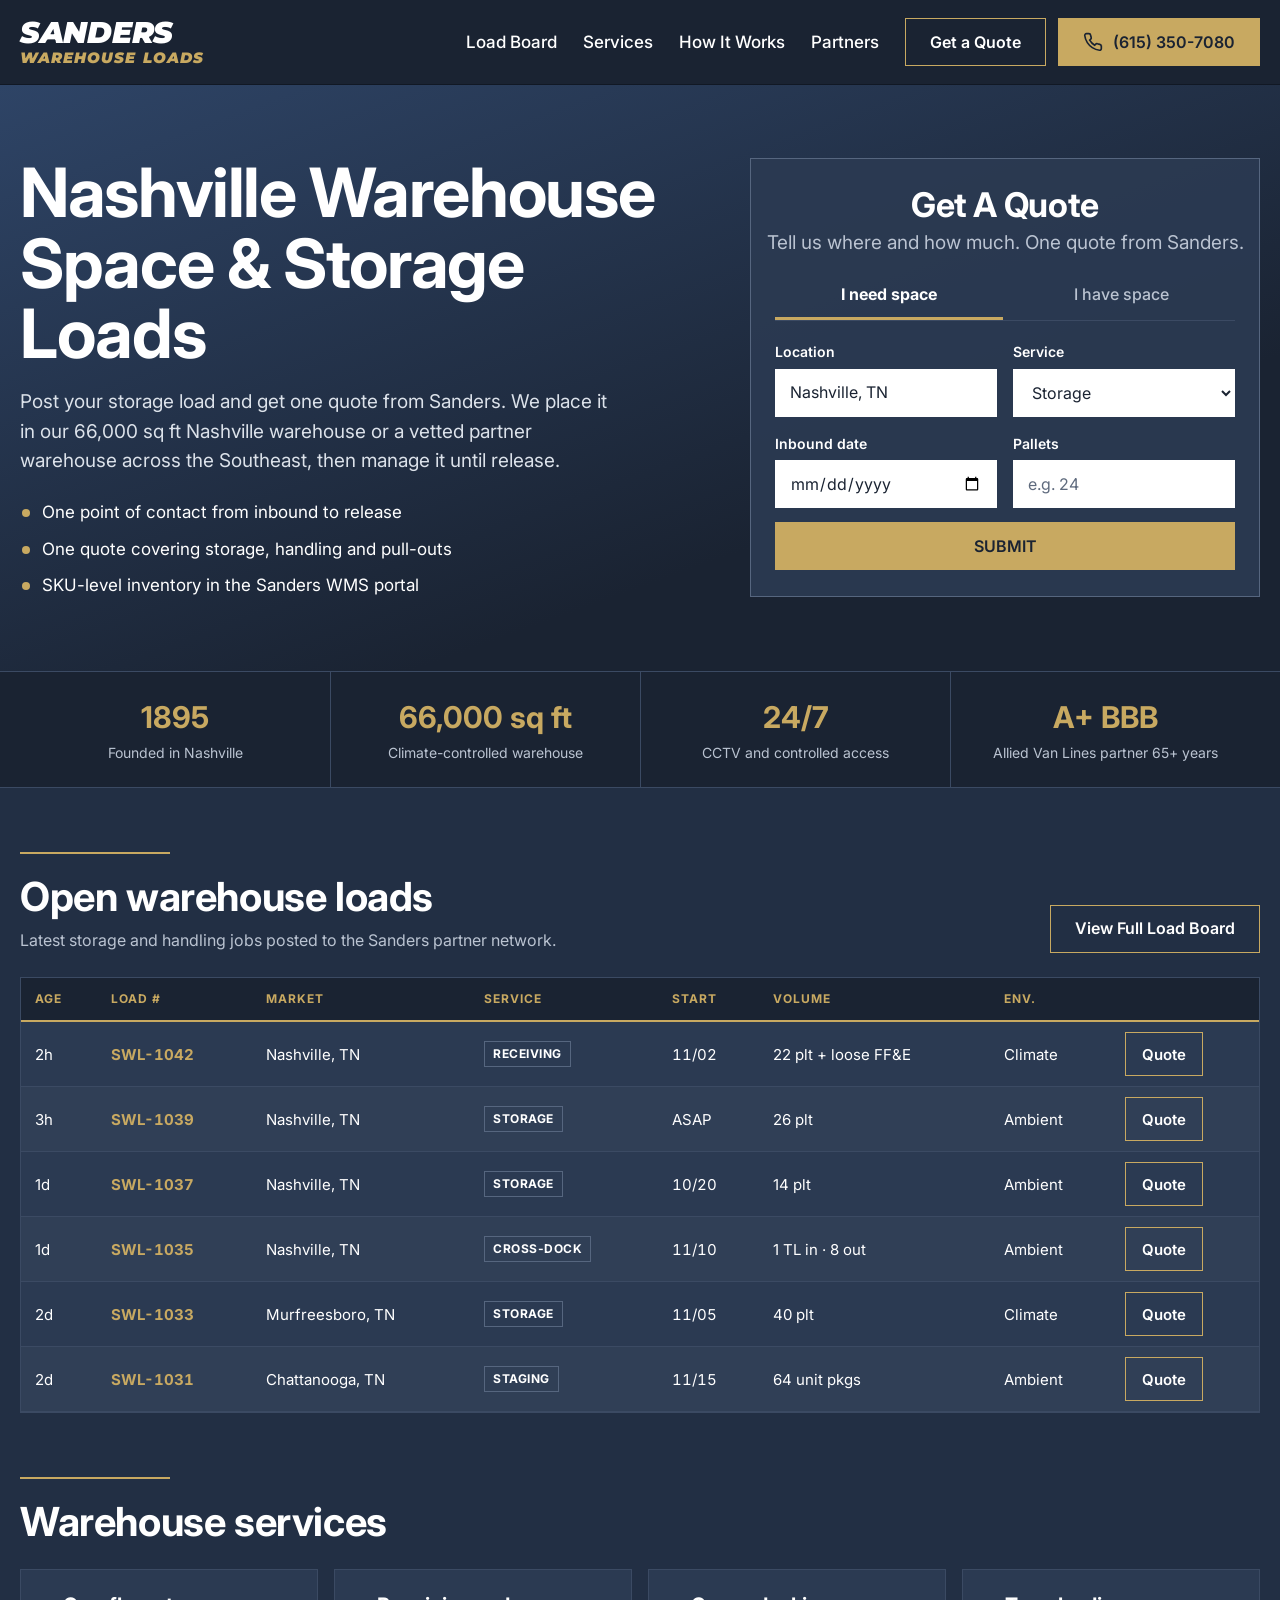
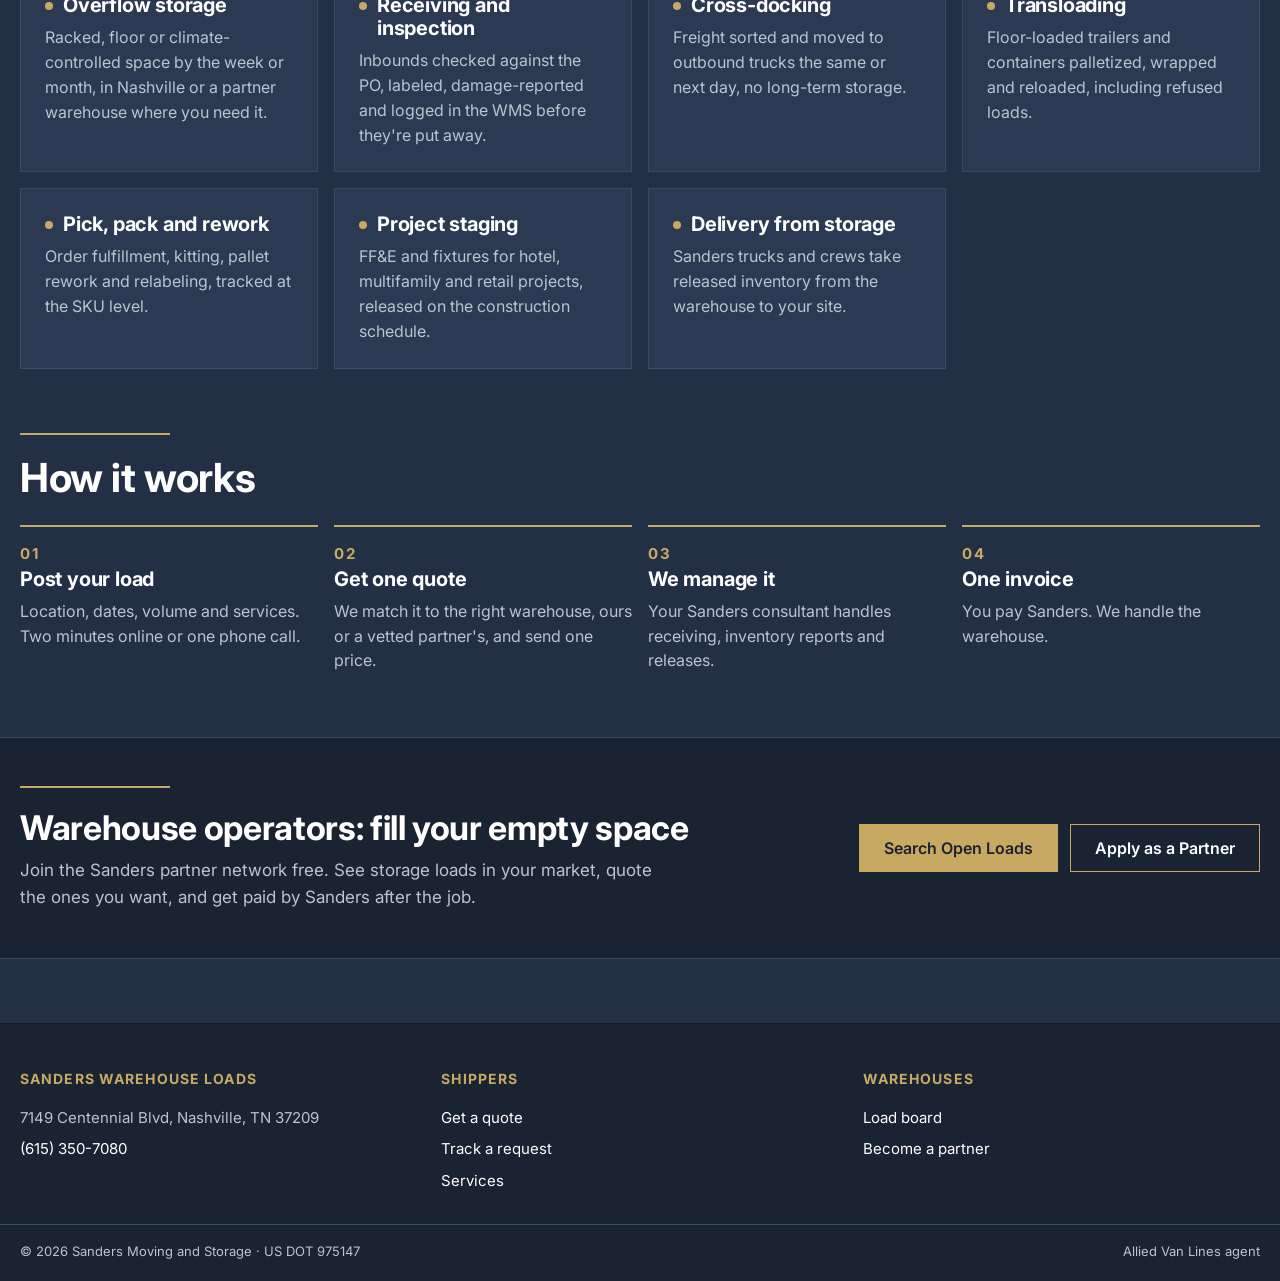
==== commit 0ad69d7a: "Match sandersmoving.net branding on all pages and the load board Navy/gold palette sampled from the " ====
--- a/index.html
+++ b/index.html
@@ -8,33 +8,27 @@
 <link rel="icon" href="assets/favicon.svg" type="image/svg+xml">
 <link rel="preconnect" href="https://fonts.googleapis.com">
 <link rel="preconnect" href="https://fonts.gstatic.com" crossorigin>
-<link href="https://fonts.googleapis.com/css2?family=Roboto:wght@400;500;700&family=Roboto+Condensed:wght@700&display=swap" rel="stylesheet">
+<link href="https://fonts.googleapis.com/css2?family=Inter:wght@400;500;600;700&family=Montserrat:ital,wght@1,900&display=swap" rel="stylesheet">
 <link rel="stylesheet" href="assets/css/styles.css">
 </head>
 <body>
 <a class="skip-link" href="#main">Skip to content</a>
 
-<div class="utility">
-  <div class="wrap">
-    <span>Call <span data-cfg="phone"></span> · Mon–Fri</span>
-    <nav class="links" aria-label="Account">
-      <a href="quote.html#requests">Client login</a>
-      <a href="partners.html">Warehouse partner login</a>
-    </nav>
-  </div>
-</div>
 <header class="site-header">
   <div class="wrap bar">
     <a class="logo" href="index.html" aria-label="Sanders Warehouse Loads home">
       <span class="logo-mark">SANDERS</span>
-      <span class="logo-text">Warehouse Loads<small>NASHVILLE · SINCE 1895</small></span>
+      <span class="logo-text">WAREHOUSE LOADS</span>
     </a>
     <nav class="main-nav" aria-label="Main">
-      <a href="partners.html">Load board</a>
+      <a href="partners.html">Load Board</a>
       <a href="#services">Services</a>
-      <a href="#how">How it works</a>
-      <a href="#partners">Become a partner</a>
-      <a class="btn btn-primary" href="quote.html">Get a quote</a>
+      <a href="#how">How It Works</a>
+      <a href="partners.html#profile">Partners</a>
+      <span class="btns">
+        <a class="btn btn-outline" href="quote.html">Get a Quote</a>
+        <a class="btn btn-primary" data-cfg-href="phone"><svg viewBox="0 0 24 24" fill="none" stroke="currentColor" stroke-width="2" aria-hidden="true"><path d="M22 16.9v3a2 2 0 0 1-2.2 2 19.8 19.8 0 0 1-8.6-3.1 19.5 19.5 0 0 1-6-6A19.8 19.8 0 0 1 2.1 4.2 2 2 0 0 1 4.1 2h3a2 2 0 0 1 2 1.7c.1.9.4 1.8.7 2.7a2 2 0 0 1-.5 2.1L8 9.8a16 16 0 0 0 6 6l1.3-1.3a2 2 0 0 1 2.1-.4c.9.3 1.8.6 2.7.7a2 2 0 0 1 1.7 2z"/></svg><span data-cfg-text="phone"></span></a>
+      </span>
     </nav>
   </div>
 </header>
@@ -43,7 +37,7 @@
 <section class="hero">
   <div class="wrap">
     <div>
-      <h1>Warehouse space. Booked fast. No lease.</h1>
+      <h1>Nashville Warehouse Space &amp; Storage Loads</h1>
       <p>Post your storage load and get one quote from Sanders. We place it in our 66,000 sq ft Nashville warehouse or a vetted partner warehouse across the Southeast, then manage it until release.</p>
       <ul>
         <li>One point of contact from inbound to release</li>
@@ -53,6 +47,8 @@
     </div>
 
     <div class="search-card">
+      <h2>Get A Quote</h2>
+      <p class="sub-h">Tell us where and how much. One quote from Sanders.</p>
       <div class="tabs" role="tablist" aria-label="Search">
         <button class="tab" role="tab" id="st-ship" aria-controls="sp-ship" aria-selected="true">I need space</button>
         <button class="tab" role="tab" id="st-wh" aria-controls="sp-wh" aria-selected="false" tabindex="-1">I have space</button>
@@ -72,12 +68,12 @@
           <label class="field">Inbound date<input class="input" type="date" name="inbound"></label>
           <label class="field">Pallets<input class="input" type="number" min="1" name="qty" inputmode="numeric" placeholder="e.g. 24"></label>
         </div>
-        <button class="btn btn-primary btn-block" type="submit">Get a warehouse quote</button>
+        <button class="btn btn-primary btn-block" type="submit">SUBMIT</button>
       </form>
       <form id="sp-wh" role="tabpanel" aria-labelledby="st-wh" action="partners.html" method="get" hidden>
         <label class="field">Your market<input class="input" name="q" placeholder="City, ST" value="Nashville, TN"></label>
         <p class="small muted" style="margin:0">See open storage loads near your warehouse and send Sanders your rate. Free to join.</p>
-        <button class="btn btn-dark btn-block" type="submit">Search open loads</button>
+        <button class="btn btn-primary btn-block" type="submit">SEARCH OPEN LOADS</button>
       </form>
     </div>
   </div>
@@ -94,11 +90,11 @@
 
 <section class="wrap section" aria-labelledby="loads-h">
   <div class="section-head">
-    <div>
+    <div class="rule">
       <h2 id="loads-h">Open warehouse loads</h2>
       <p>Latest storage and handling jobs posted to the Sanders partner network.</p>
     </div>
-    <a class="btn btn-outline btn-sm" href="partners.html?q=">View full load board</a>
+    <a class="btn btn-outline" href="partners.html?q=">View Full Load Board</a>
   </div>
   <div class="table-wrap">
     <table class="board">
@@ -109,7 +105,7 @@
 </section>
 
 <section id="services" class="wrap section">
-  <div class="section-head"><h2>Warehouse services</h2></div>
+  <div class="section-head rule"><h2>Warehouse services</h2></div>
   <div class="services-grid">
     <div class="service"><h3>Overflow storage</h3><p>Racked, floor or climate-controlled space by the week or month, in Nashville or a partner warehouse where you need it.</p></div>
     <div class="service"><h3>Receiving and inspection</h3><p>Inbounds checked against the PO, labeled, damage-reported and logged in the WMS before they're put away.</p></div>
@@ -122,7 +118,7 @@
 </section>
 
 <section id="how" class="wrap section">
-  <div class="section-head"><h2>How it works</h2></div>
+  <div class="section-head rule"><h2>How it works</h2></div>
   <div class="steps">
     <div class="step"><h3>Post your load</h3><p>Location, dates, volume and services. Two minutes online or one phone call.</p></div>
     <div class="step"><h3>Get one quote</h3><p>We match it to the right warehouse, ours or a vetted partner's, and send one price.</p></div>
@@ -133,13 +129,13 @@
 
 <section id="partners" class="band">
   <div class="wrap">
-    <div>
+    <div class="rule">
       <h2>Warehouse operators: fill your empty space</h2>
       <p>Join the Sanders partner network free. See storage loads in your market, quote the ones you want, and get paid by Sanders after the job.</p>
     </div>
     <div class="actions">
-      <a class="btn btn-primary" href="partners.html">Search open loads</a>
-      <a class="btn btn-ghost" href="partners.html#profile">Apply as a partner</a>
+      <a class="btn btn-primary" href="partners.html">Search Open Loads</a>
+      <a class="btn btn-outline" href="partners.html#profile">Apply as a Partner</a>
     </div>
   </div>
 </section>
--- a/assets/css/styles.css
+++ b/assets/css/styles.css
@@ -1,260 +1,281 @@
 /* Sanders Warehouse Loads — shared styles.
-
-   BRAND COLORS: swap these five values for the official Sanders colors
-   (from sandersmoving.net or the logo files). Everything else derives from them. */
+   Colors sampled from sandersmoving.net (commercial logistics page). */
 :root {
-  --brand: #13294B;        /* primary: header, table heads, dark bands */
-  --brand-dark: #0B1A33;   /* utility bar, footer */
-  --accent: #C8102E;       /* buttons, highlights */
-  --accent-dark: #A00D25;  /* button hover */
-  --accent-light: #FDECEF; /* selected rows, chips */
-
-  --page: #EEF1F5;
-  --white: #FFFFFF;
-  --row-alt: #F7F9FB;
-  --line: #CDD3DC;
-  --line-strong: #9AA4B2;
-  --text: #1D2733;
-  --muted: #4E5968;
-  --on-dark: #FFFFFF;
-  --on-dark-muted: #C3CCD8;
-  --ok: #1E6B34;
-  --ok-light: #E3F4E8;
-  --warn: #8A5300;
-  --warn-light: #FFF4DB;
-  --error: #B42318;
-
-  --font: Roboto, "Segoe UI", "Helvetica Neue", Arial, sans-serif;
-  --font-cond: "Roboto Condensed", Roboto, "Arial Narrow", Arial, sans-serif;
-  --radius: 3px;
+  --navy: #1A2332;        /* header, page base */
+  --navy-2: #222F44;      /* content sections */
+  --navy-3: #2B3A52;      /* raised panels, table rows */
+  --navy-4: #34445F;      /* hover */
+  --gold: #C8A961;        /* buttons, rules, highlights */
+  --gold-dark: #B0904A;   /* button hover */
+  --gold-soft: rgba(200, 169, 97, 0.14);
+
+  --text: #FFFFFF;
+  --muted: #BAC3D1;
+  --line: #3B4A63;
+  --line-strong: #56667F;
+  --ink: #1A2332;          /* text on white inputs and gold buttons */
+  --ok: #7FD69B;
+  --ok-bg: rgba(127, 214, 155, 0.14);
+  --warn: #F2C46D;
+  --warn-bg: rgba(242, 196, 109, 0.14);
+  --error: #FF8A80;
+
+  --font: Inter, "Helvetica Neue", Arial, sans-serif;
+  --font-logo: Montserrat, Inter, Arial, sans-serif;
   --max: 1280px;
 }
 
 *, *::before, *::after { box-sizing: border-box; }
 [hidden] { display: none !important; }
 html { -webkit-text-size-adjust: 100%; }
-body { margin: 0; font-family: var(--font); font-size: 15px; color: var(--text); background: var(--page); line-height: 1.45; }
-a { color: var(--brand); }
-a:hover { color: var(--accent); }
-:focus-visible { outline: 3px solid #F5A623; outline-offset: 2px; }
-h1, h2, h3 { line-height: 1.2; }
-.wrap { max-width: var(--max); margin: 0 auto; padding-left: 16px; padding-right: 16px; }
+body { margin: 0; font-family: var(--font); font-size: 16px; color: var(--text); background: var(--navy-2); line-height: 1.55; }
+a { color: var(--gold); }
+a:hover { color: #E0C68A; }
+:focus-visible { outline: 3px solid var(--gold); outline-offset: 2px; }
+h1, h2, h3 { line-height: 1.15; letter-spacing: -0.01em; }
+.wrap { max-width: var(--max); margin: 0 auto; padding-left: 20px; padding-right: 20px; }
 .muted { color: var(--muted); }
-.small { font-size: 13px; }
+.small { font-size: 14px; }
 .num { font-variant-numeric: tabular-nums; }
 .visually-hidden { position: absolute !important; width: 1px; height: 1px; overflow: hidden; clip: rect(0 0 0 0); white-space: nowrap; }
-.skip-link { position: absolute; left: -9999px; top: 0; background: var(--white); color: var(--text); padding: 12px; z-index: 10; }
+.skip-link { position: absolute; left: -9999px; top: 0; background: var(--gold); color: var(--ink); padding: 12px; z-index: 10; }
 .skip-link:focus { left: 12px; top: 12px; }
+
+/* Short gold rule above section headings, as on sandersmoving.net */
+.rule { position: relative; padding-top: 22px; }
+.rule::before { content: ""; position: absolute; left: 0; top: 0; width: 150px; height: 2px; background: var(--gold); }
 
 /* ---------- Buttons ---------- */
 .btn {
-  display: inline-flex; align-items: center; justify-content: center; gap: 8px;
-  min-height: 44px; padding: 0 20px; border-radius: var(--radius); border: 1px solid transparent;
-  font: inherit; font-weight: 700; font-size: 14px; text-transform: uppercase; letter-spacing: 0.03em;
-  text-decoration: none; cursor: pointer; white-space: nowrap;
-}
-.btn-primary { background: var(--accent); color: var(--white); }
-.btn-primary:hover { background: var(--accent-dark); color: var(--white); }
-.btn-dark { background: var(--brand); color: var(--white); }
-.btn-dark:hover { background: var(--brand-dark); color: var(--white); }
-.btn-outline { background: var(--white); border-color: var(--brand); color: var(--brand); }
-.btn-outline:hover { background: var(--brand); color: var(--white); }
-.btn-ghost { background: transparent; border-color: rgba(255,255,255,0.6); color: var(--white); }
-.btn-ghost:hover { background: var(--white); color: var(--brand); }
-.btn-sm { min-height: 44px; padding: 0 14px; font-size: 13px; }
+  display: inline-flex; align-items: center; justify-content: center; gap: 10px;
+  min-height: 48px; padding: 0 24px; border: 1px solid transparent; border-radius: 0;
+  font: inherit; font-weight: 600; font-size: 16px; text-decoration: none; cursor: pointer; white-space: nowrap;
+}
+.btn-primary { background: var(--gold); color: var(--ink); }
+.btn-primary:hover { background: var(--gold-dark); color: var(--ink); }
+.btn-outline, .btn-ghost { background: transparent; border-color: var(--gold); color: var(--text); }
+.btn-outline:hover, .btn-ghost:hover { background: var(--gold); color: var(--ink); }
+.btn-dark { background: var(--navy-3); border-color: var(--line-strong); color: var(--text); }
+.btn-dark:hover { background: var(--navy-4); color: var(--text); }
+.btn-sm { min-height: 44px; padding: 0 16px; font-size: 15px; }
 .btn-block { width: 100%; }
 .btn[disabled] { opacity: 0.6; cursor: progress; }
+.btn svg { width: 20px; height: 20px; flex: none; }
 
 /* ---------- Header ---------- */
-.utility { background: var(--brand-dark); color: var(--on-dark-muted); font-size: 13px; }
-.utility .wrap { display: flex; flex-wrap: wrap; justify-content: space-between; align-items: center; gap: 4px 20px; min-height: 36px; }
-.utility a { color: var(--on-dark); text-decoration: none; display: inline-flex; align-items: center; min-height: 36px; }
-.utility a:hover { text-decoration: underline; color: var(--on-dark); }
-.utility .links { display: flex; flex-wrap: wrap; gap: 0 18px; }
-
-.site-header { background: var(--white); border-bottom: 4px solid var(--accent); }
-.site-header .bar { display: flex; flex-wrap: wrap; align-items: center; justify-content: space-between; gap: 10px 24px; padding-top: 12px; padding-bottom: 12px; }
-.logo { display: inline-flex; align-items: center; gap: 10px; text-decoration: none; color: var(--brand); }
-.logo:hover { color: var(--brand); }
-.logo-mark { background: var(--brand); color: var(--white); font-family: var(--font-cond); font-weight: 700; font-size: 22px; letter-spacing: 0.06em; padding: 6px 10px; line-height: 1; }
-.logo-text { font-family: var(--font-cond); font-weight: 700; font-size: 20px; letter-spacing: 0.04em; text-transform: uppercase; line-height: 1; }
-.logo-text small { display: block; font-family: var(--font); font-weight: 400; font-size: 11px; letter-spacing: 0.08em; color: var(--muted); margin-top: 4px; }
-.main-nav { display: flex; flex-wrap: wrap; align-items: center; gap: 0 4px; }
-.main-nav a:not(.btn) { color: var(--text); text-decoration: none; font-weight: 500; padding: 0 12px; min-height: 44px; display: inline-flex; align-items: center; }
-.main-nav a:not(.btn):hover, .main-nav a[aria-current="page"] { color: var(--accent); }
-.main-nav .btn { margin-left: 8px; }
+.site-header { background: var(--navy); border-bottom: 1px solid #111824; }
+.site-header .bar { display: flex; flex-wrap: wrap; align-items: center; justify-content: space-between; gap: 12px 28px; padding-top: 18px; padding-bottom: 18px; }
+.logo { display: inline-flex; flex-direction: column; text-decoration: none; color: var(--text); line-height: 0.92; }
+.logo:hover { color: var(--text); }
+.logo-mark { font-family: var(--font-logo); font-weight: 900; font-style: italic; font-size: 30px; letter-spacing: -0.01em; }
+.logo-text { font-family: var(--font-logo); font-weight: 900; font-style: italic; font-size: 15px; letter-spacing: 0.07em; color: var(--gold); margin-top: 4px; }
+.logo-text small { display: none; }
+.logo img { display: block; height: 56px; width: auto; }
+.main-nav { display: flex; flex-wrap: wrap; align-items: center; gap: 6px 26px; }
+.main-nav a:not(.btn) { color: var(--text); text-decoration: none; font-weight: 500; font-size: 17px; min-height: 44px; display: inline-flex; align-items: center; }
+.main-nav a:not(.btn):hover, .main-nav a[aria-current="page"] { color: var(--gold); }
+.main-nav .btns { display: flex; flex-wrap: wrap; gap: 12px; }
 
 /* Portal sub-nav (tabs) */
-.subnav { background: var(--brand); }
-.tabs { display: flex; flex-wrap: wrap; }
+.subnav { background: var(--navy); border-bottom: 1px solid var(--line); }
+.tabs { display: flex; flex-wrap: wrap; gap: 4px; }
 .tab {
-  min-height: 44px; padding: 0 18px; border: 0; border-right: 1px solid rgba(255,255,255,0.12);
-  background: transparent; color: var(--on-dark-muted); font: inherit; font-size: 14px; font-weight: 500; cursor: pointer;
+  min-height: 48px; padding: 0 18px; border: 0; border-bottom: 3px solid transparent;
+  background: transparent; color: var(--muted); font: inherit; font-size: 15px; font-weight: 500; cursor: pointer;
   display: inline-flex; align-items: center; gap: 8px;
 }
-.tab:hover { color: var(--white); background: rgba(255,255,255,0.06); }
-.tab[aria-selected="true"] { color: var(--brand); background: var(--page); font-weight: 700; }
-.tab .count { display: inline-block; min-width: 22px; padding: 1px 6px; border-radius: 10px; background: var(--accent); color: var(--white); font-size: 12px; font-weight: 700; text-align: center; }
+.tab:hover { color: var(--text); }
+.tab[aria-selected="true"] { color: var(--text); font-weight: 700; border-bottom-color: var(--gold); }
+.tab .count { display: inline-block; min-width: 22px; padding: 1px 6px; background: var(--gold); color: var(--ink); font-size: 12px; font-weight: 700; text-align: center; }
 .tab .count:empty { display: none; }
 
 /* ---------- Footer ---------- */
-.site-footer { background: var(--brand-dark); color: var(--on-dark-muted); font-size: 14px; margin-top: 48px; }
-.site-footer .cols { display: grid; grid-template-columns: repeat(auto-fit, minmax(200px, 1fr)); gap: 24px; padding-top: 36px; padding-bottom: 28px; }
-.site-footer h4 { margin: 0 0 10px; color: var(--white); font-size: 13px; text-transform: uppercase; letter-spacing: 0.06em; }
-.site-footer ul { list-style: none; margin: 0; padding: 0; line-height: 2; }
-.site-footer a { color: var(--on-dark); text-decoration: none; }
-.site-footer a:hover { text-decoration: underline; }
-.site-footer .legal { border-top: 1px solid rgba(255,255,255,0.12); padding-top: 14px; padding-bottom: 18px; font-size: 12px; display: flex; flex-wrap: wrap; justify-content: space-between; gap: 8px; }
+.site-footer { background: var(--navy); color: var(--muted); font-size: 15px; margin-top: 64px; border-top: 1px solid #111824; }
+.site-footer .cols { display: grid; grid-template-columns: repeat(auto-fit, minmax(200px, 1fr)); gap: 24px; padding-top: 44px; padding-bottom: 28px; }
+.site-footer h4 { margin: 0 0 12px; color: var(--gold); font-size: 14px; font-weight: 700; text-transform: uppercase; letter-spacing: 0.08em; }
+.site-footer ul { list-style: none; margin: 0; padding: 0; line-height: 2.1; }
+.site-footer a { color: var(--text); text-decoration: none; }
+.site-footer a:hover { color: var(--gold); }
+.site-footer .legal { border-top: 1px solid var(--line); padding-top: 16px; padding-bottom: 20px; font-size: 13px; display: flex; flex-wrap: wrap; justify-content: space-between; gap: 8px; }
 
 /* ---------- Panels ---------- */
-.panel { background: var(--white); border: 1px solid var(--line); border-radius: var(--radius); }
-.panel-head { background: var(--brand); color: var(--white); padding: 10px 16px; font-size: 14px; font-weight: 700; text-transform: uppercase; letter-spacing: 0.04em; border-radius: var(--radius) var(--radius) 0 0; }
-.panel-head.light { background: #E4E8EE; color: var(--brand); border-bottom: 1px solid var(--line); }
-.panel-body { padding: 16px; }
-.page-title { display: flex; flex-wrap: wrap; align-items: baseline; justify-content: space-between; gap: 8px 16px; margin: 20px 0 14px; }
-.page-title h1 { margin: 0; font-size: 24px; color: var(--brand); }
-
-/* ---------- Forms ---------- */
-.field { display: flex; flex-direction: column; gap: 4px; font-weight: 600; font-size: 13px; color: var(--text); }
+.panel { background: var(--navy-3); border: 1px solid var(--line); }
+.panel-head { margin: 0; padding: 14px 18px; font-size: 17px; font-weight: 700; color: var(--text); border-bottom: 1px solid var(--line); position: relative; }
+.panel-head::after { content: ""; position: absolute; left: 18px; bottom: -1px; width: 60px; height: 2px; background: var(--gold); }
+.panel-head.light { background: transparent; }
+.panel-body { padding: 18px; }
+.page-title { display: flex; flex-wrap: wrap; align-items: flex-end; justify-content: space-between; gap: 8px 16px; margin: 36px 0 20px; }
+.page-title h1 { margin: 0; font-size: clamp(28px, 3.5vw, 40px); font-weight: 700; }
+
+/* ---------- Forms (white fields on navy, like the Sanders quote form) ---------- */
+.field { display: flex; flex-direction: column; gap: 6px; font-weight: 600; font-size: 14px; color: var(--text); }
 .field .hint { font-weight: 400; color: var(--muted); }
 .input, .select, .textarea {
-  min-height: 44px; padding: 0 10px; border: 1px solid var(--line-strong); border-radius: var(--radius);
-  font: inherit; font-size: 16px; font-weight: 400; color: var(--text); background: var(--white); width: 100%;
-}
-.textarea { padding: 10px; resize: vertical; min-height: 96px; }
-.input:focus, .select:focus, .textarea:focus { outline: 2px solid var(--brand); outline-offset: 0; border-color: var(--brand); }
-[aria-invalid="true"] { border-color: var(--error) !important; background: #FFF7F6; }
-.error-text { color: var(--error); font-size: 13px; font-weight: 600; }
-.grid-fields { display: grid; grid-template-columns: repeat(auto-fit, minmax(190px, 1fr)); gap: 14px; }
+  min-height: 48px; padding: 0 14px; border: 1px solid #FFFFFF; border-radius: 0;
+  font: inherit; font-size: 16px; font-weight: 400; color: var(--ink); background: #FFFFFF; width: 100%;
+}
+.input::placeholder, .textarea::placeholder { color: #5E6A7D; }
+.textarea { padding: 12px 14px; resize: vertical; min-height: 110px; }
+.input:focus, .select:focus, .textarea:focus { outline: 3px solid var(--gold); outline-offset: 0; }
+input[type="file"].input { background: transparent; color: var(--text); border: 1px dashed var(--line-strong); padding-top: 11px; }
+[aria-invalid="true"] { outline: 3px solid var(--error) !important; }
+.error-text { color: var(--error); font-size: 14px; font-weight: 600; }
+.grid-fields { display: grid; grid-template-columns: repeat(auto-fit, minmax(200px, 1fr)); gap: 16px; }
 fieldset { border: 0; margin: 0; padding: 0; min-width: 0; }
-legend { padding: 0; }
-.req { color: var(--error); }
-.choice-grid { display: grid; grid-template-columns: repeat(auto-fit, minmax(210px, 1fr)); gap: 6px; }
-.choice-list { display: flex; flex-direction: column; gap: 6px; }
-.choice { display: flex; align-items: center; gap: 10px; min-height: 44px; padding: 0 12px; border: 1px solid var(--line); background: var(--white); border-radius: var(--radius); cursor: pointer; font-size: 14px; }
-.choice input { width: 18px; height: 18px; accent-color: var(--accent); margin: 0; flex: none; }
-.choice:has(input:checked) { border-color: var(--brand); background: #EAF0F8; font-weight: 600; }
-.choice:has(input:focus-visible) { outline: 3px solid #F5A623; outline-offset: 1px; }
+legend { padding: 0; color: var(--text); }
+.req { color: var(--gold); }
+.choice-grid { display: grid; grid-template-columns: repeat(auto-fit, minmax(210px, 1fr)); gap: 8px; }
+.choice-list { display: flex; flex-direction: column; gap: 8px; }
+.choice { display: flex; align-items: center; gap: 12px; min-height: 48px; padding: 0 14px; border: 1px solid var(--line-strong); background: var(--navy-2); cursor: pointer; font-size: 15px; color: var(--text); }
+.choice:hover { border-color: var(--gold); }
+.choice input { width: 20px; height: 20px; accent-color: var(--gold); margin: 0; flex: none; }
+.choice:has(input:checked) { border-color: var(--gold); background: var(--gold-soft); font-weight: 600; }
+.choice:has(input:focus-visible) { outline: 3px solid var(--gold); outline-offset: 1px; }
 
 /* ---------- Badges ---------- */
-.badge { display: inline-block; font-size: 11px; font-weight: 700; padding: 3px 7px; border-radius: 2px; text-transform: uppercase; letter-spacing: 0.03em; white-space: nowrap; background: #E4E8EE; color: var(--brand); }
-.badge-open { background: var(--ok-light); color: var(--ok); }
-.badge-quoted { background: var(--warn-light); color: var(--warn); }
-.badge-booked { background: var(--brand); color: var(--white); }
-.badge-accent { background: var(--accent-light); color: var(--accent-dark); }
-
-/* ---------- Data tables (load board) ---------- */
-.table-wrap { overflow-x: auto; background: var(--white); border: 1px solid var(--line); border-radius: var(--radius); }
-table.board { width: 100%; border-collapse: collapse; font-size: 14px; }
-table.board th { background: var(--brand); color: var(--white); text-align: left; font-size: 12px; font-weight: 700; text-transform: uppercase; letter-spacing: 0.04em; padding: 10px 12px; white-space: nowrap; }
-table.board td { padding: 8px 12px; border-bottom: 1px solid var(--line); vertical-align: middle; }
-table.board tbody tr:nth-child(even) td { background: var(--row-alt); }
-table.board tbody tr:hover td { background: #E8EEF6; }
-table.board tbody tr.selected td { background: var(--accent-light); }
-table.board tbody tr.selected td:first-child { box-shadow: inset 4px 0 0 var(--accent); }
-table.board .id { font-weight: 700; color: var(--brand); white-space: nowrap; font-variant-numeric: tabular-nums; }
+.badge { display: inline-block; font-size: 12px; font-weight: 700; padding: 3px 8px; text-transform: uppercase; letter-spacing: 0.04em; white-space: nowrap; border: 1px solid var(--line-strong); color: var(--text); }
+.badge-open { border-color: var(--ok); color: var(--ok); background: var(--ok-bg); }
+.badge-quoted { border-color: var(--warn); color: var(--warn); background: var(--warn-bg); }
+.badge-booked { border-color: var(--gold); background: var(--gold); color: var(--ink); }
+.badge-accent { border-color: var(--gold); color: var(--gold); background: var(--gold-soft); }
+
+/* ---------- Load board tables ---------- */
+.table-wrap { overflow-x: auto; background: var(--navy-3); border: 1px solid var(--line); }
+table.board { width: 100%; border-collapse: collapse; font-size: 15px; }
+table.board th { background: var(--navy); color: var(--gold); text-align: left; font-size: 12px; font-weight: 700; text-transform: uppercase; letter-spacing: 0.08em; padding: 12px 14px; white-space: nowrap; border-bottom: 2px solid var(--gold); }
+table.board td { padding: 10px 14px; border-bottom: 1px solid var(--line); vertical-align: middle; }
+table.board tbody tr:nth-child(even) td { background: rgba(255, 255, 255, 0.025); }
+table.board tbody tr:hover td { background: var(--navy-4); }
+table.board tbody tr.selected td { background: var(--gold-soft); }
+table.board tbody tr.selected td:first-child { box-shadow: inset 4px 0 0 var(--gold); }
+table.board .id { font-weight: 700; color: var(--gold); white-space: nowrap; font-variant-numeric: tabular-nums; }
 table.board .title { font-weight: 600; }
-table.board .sub { display: block; font-size: 12px; color: var(--muted); }
+table.board .sub { display: block; font-size: 13px; color: var(--muted); font-weight: 400; }
 table.board .nowrap { white-space: nowrap; }
-.empty { background: var(--white); border: 1px dashed var(--line-strong); padding: 32px 20px; text-align: center; color: var(--muted); }
-
-/* Phones: rows become stacked cards */
+.empty { background: var(--navy-3); border: 1px dashed var(--line-strong); padding: 36px 20px; text-align: center; color: var(--muted); }
+
 @media (max-width: 760px) {
   table.board thead { display: none; }
   table.board, table.board tbody, table.board tr, table.board td { display: block; width: 100%; }
-  table.board tr { border-bottom: 1px solid var(--line-strong); padding: 10px 12px; background: var(--white); }
-  table.board tbody tr:nth-child(even) td, table.board tbody tr td { background: transparent; }
-  table.board tbody tr.selected { background: var(--accent-light); box-shadow: inset 4px 0 0 var(--accent); }
+  table.board tr { border-bottom: 1px solid var(--line-strong); padding: 12px 14px; }
+  table.board tbody tr td, table.board tbody tr:nth-child(even) td { background: transparent; }
+  table.board tbody tr.selected { background: var(--gold-soft); box-shadow: inset 4px 0 0 var(--gold); }
   table.board td { border: 0; padding: 3px 0; display: flex; gap: 10px; }
-  table.board td[data-label]::before { content: attr(data-label); flex: 0 0 92px; font-size: 12px; font-weight: 700; color: var(--muted); text-transform: uppercase; }
-  table.board td.act { padding-top: 8px; }
+  table.board td[data-label]::before { content: attr(data-label); flex: 0 0 92px; font-size: 12px; font-weight: 700; color: var(--gold); text-transform: uppercase; letter-spacing: 0.04em; }
+  table.board td.act { padding-top: 10px; }
   table.board td.act .btn { width: 100%; }
+  table.board .sub { display: inline; margin-left: 6px; }
 }
 
 /* ===================== Home ===================== */
-.hero { background: var(--brand); color: var(--white); }
-.hero .wrap { display: grid; grid-template-columns: minmax(0, 1.1fr) minmax(0, 1fr); gap: 32px; align-items: center; padding-top: 48px; padding-bottom: 48px; }
-.hero h1 { margin: 0 0 14px; font-family: var(--font-cond); font-size: clamp(32px, 4.5vw, 52px); font-weight: 700; text-transform: uppercase; letter-spacing: 0.01em; }
-.hero p { margin: 0 0 22px; font-size: 18px; color: var(--on-dark-muted); max-width: 560px; }
-.hero ul { margin: 0; padding: 0; list-style: none; display: grid; gap: 8px; }
-.hero li { padding-left: 26px; position: relative; }
-.hero li::before { content: "✓"; position: absolute; left: 0; color: #FFFFFF; background: var(--accent); width: 18px; height: 18px; font-size: 12px; display: inline-flex; align-items: center; justify-content: center; top: 2px; }
-.search-card { background: var(--white); color: var(--text); border-radius: var(--radius); box-shadow: 0 10px 30px rgba(0,0,0,0.25); overflow: hidden; }
-.search-card .tabs { background: #E4E8EE; }
-.search-card .tab { color: var(--brand); flex: 1; justify-content: center; border-right: 1px solid var(--line); }
-.search-card .tab[aria-selected="true"] { background: var(--white); color: var(--accent); box-shadow: inset 0 3px 0 var(--accent); }
-.search-card form { padding: 18px; display: grid; gap: 12px; }
-@media (max-width: 860px) { .hero .wrap { grid-template-columns: 1fr; padding-top: 32px; } }
-
-.stats { background: var(--white); border-bottom: 1px solid var(--line); }
-.stats .wrap { display: grid; grid-template-columns: repeat(auto-fit, minmax(170px, 1fr)); }
-.stat { padding: 18px 12px; border-left: 1px solid var(--line); text-align: center; }
+.hero {
+  background: linear-gradient(160deg, #2E4466 0%, #1A2332 70%);
+}
+/* Photo hero: save a skyline/warehouse photo as assets/img/hero.jpg and add class="hero has-photo". */
+.hero.has-photo {
+  background:
+    linear-gradient(90deg, rgba(26, 35, 50, 0.92) 0%, rgba(26, 35, 50, 0.72) 55%, rgba(26, 35, 50, 0.55) 100%),
+    url("../img/hero.jpg") center / cover no-repeat, var(--navy);
+}
+.hero .wrap { display: grid; grid-template-columns: minmax(0, 1.15fr) minmax(0, 0.85fr); gap: 40px; align-items: center; padding-top: 72px; padding-bottom: 72px; }
+.hero h1 { margin: 0 0 18px; font-size: clamp(38px, 5.4vw, 68px); font-weight: 700; letter-spacing: -0.02em; line-height: 1.04; }
+.hero p { margin: 0 0 24px; font-size: 19px; color: #DCE2EA; max-width: 600px; }
+.hero ul { margin: 0; padding: 0; list-style: none; display: grid; gap: 10px; }
+.hero li { padding-left: 22px; position: relative; font-size: 17px; }
+.hero li::before { content: ""; position: absolute; left: 2px; top: 10px; width: 8px; height: 8px; border-radius: 50%; background: var(--gold); }
+.search-card { background: rgba(43, 58, 82, 0.92); border: 1px solid var(--line-strong); }
+.search-card h2 { margin: 0; padding: 26px 24px 4px; text-align: center; font-size: 34px; font-weight: 700; }
+.search-card .sub-h { margin: 0 0 14px; text-align: center; color: var(--muted); }
+.search-card .tabs { margin: 0 24px; border-bottom: 1px solid var(--line); }
+.search-card .tab { flex: 1; justify-content: center; font-size: 16px; }
+.search-card form { padding: 20px 24px 26px; display: grid; gap: 14px; }
+@media (max-width: 900px) { .hero .wrap { grid-template-columns: 1fr; padding-top: 44px; padding-bottom: 44px; } }
+
+.stats { background: var(--navy); border-top: 1px solid var(--line); border-bottom: 1px solid var(--line); }
+.stats .wrap { display: grid; grid-template-columns: repeat(auto-fit, minmax(180px, 1fr)); }
+.stat { padding: 22px 12px; border-left: 1px solid var(--line); text-align: center; }
 .stat:first-child { border-left: 0; }
-.stat b { display: block; font-family: var(--font-cond); font-size: 28px; color: var(--brand); }
-.stat span { font-size: 13px; color: var(--muted); }
-
-.section { padding-top: 40px; }
-.section-head { display: flex; flex-wrap: wrap; justify-content: space-between; align-items: flex-end; gap: 10px 20px; margin-bottom: 14px; }
-.section-head h2 { margin: 0; font-family: var(--font-cond); font-size: 28px; text-transform: uppercase; color: var(--brand); }
-.section-head p { margin: 4px 0 0; color: var(--muted); }
-
-.services-grid { display: grid; grid-template-columns: repeat(auto-fit, minmax(260px, 1fr)); gap: 12px; }
-.service { background: var(--white); border: 1px solid var(--line); border-top: 4px solid var(--brand); padding: 18px; }
-.service h3 { margin: 0 0 6px; font-size: 17px; color: var(--brand); }
-.service p { margin: 0; color: var(--muted); font-size: 14px; }
-
-.steps { display: grid; grid-template-columns: repeat(auto-fit, minmax(220px, 1fr)); gap: 12px; counter-reset: step; }
-.step { background: var(--white); border: 1px solid var(--line); padding: 18px; position: relative; }
-.step h3 { margin: 0 0 6px; font-size: 17px; display: flex; align-items: center; gap: 10px; }
-.step h3::before { counter-increment: step; content: counter(step); background: var(--accent); color: var(--white); width: 28px; height: 28px; border-radius: 50%; display: inline-flex; align-items: center; justify-content: center; font-size: 14px; flex: none; }
-.step p { margin: 0; color: var(--muted); font-size: 14px; }
-
-.band { background: var(--brand); color: var(--white); margin-top: 40px; }
-.band .wrap { display: flex; flex-wrap: wrap; gap: 20px 40px; align-items: center; justify-content: space-between; padding-top: 32px; padding-bottom: 32px; }
-.band h2 { margin: 0 0 6px; font-family: var(--font-cond); font-size: 26px; text-transform: uppercase; }
-.band p { margin: 0; color: var(--on-dark-muted); max-width: 640px; }
-.band .actions { display: flex; flex-wrap: wrap; gap: 10px; }
+.stat b { display: block; font-size: 30px; font-weight: 700; color: var(--gold); }
+.stat span { font-size: 14px; color: var(--muted); }
+
+.section { padding-top: 64px; }
+.section-head { display: flex; flex-wrap: wrap; justify-content: space-between; align-items: flex-end; gap: 12px 24px; margin-bottom: 24px; }
+.section-head h2 { margin: 0; font-size: clamp(28px, 3.4vw, 40px); font-weight: 700; }
+.section-head p { margin: 8px 0 0; color: var(--muted); max-width: 720px; }
+
+.services-grid { display: grid; grid-template-columns: repeat(auto-fit, minmax(270px, 1fr)); gap: 16px; }
+.service { background: var(--navy-3); border: 1px solid var(--line); padding: 24px; }
+.service h3 { margin: 0 0 8px; font-size: 20px; font-weight: 700; padding-left: 18px; position: relative; }
+.service h3::before { content: ""; position: absolute; left: 0; top: 8px; width: 8px; height: 8px; border-radius: 50%; background: var(--gold); }
+.service p { margin: 0; color: var(--muted); }
+
+.steps { display: grid; grid-template-columns: repeat(auto-fit, minmax(230px, 1fr)); gap: 16px; counter-reset: step; }
+.step { border-top: 2px solid var(--gold); padding-top: 18px; }
+.step h3 { margin: 0 0 8px; font-size: 20px; }
+.step h3::before { counter-increment: step; content: "0" counter(step); display: block; color: var(--gold); font-size: 15px; font-weight: 700; letter-spacing: 0.1em; margin-bottom: 6px; }
+.step p { margin: 0; color: var(--muted); }
+
+.band { background: var(--navy); border-top: 1px solid var(--line); border-bottom: 1px solid var(--line); margin-top: 64px; }
+.band .wrap { display: flex; flex-wrap: wrap; gap: 24px 40px; align-items: center; justify-content: space-between; padding-top: 48px; padding-bottom: 48px; }
+.band h2 { margin: 0 0 10px; font-size: clamp(26px, 3vw, 34px); font-weight: 700; }
+.band p { margin: 0; color: var(--muted); max-width: 640px; font-size: 17px; }
+.band .actions { display: flex; flex-wrap: wrap; gap: 12px; }
 
 /* ===================== Client portal / RFQ ===================== */
-.rfq-layout { display: flex; flex-wrap: wrap; gap: 16px; align-items: flex-start; }
-.rfq-main { flex: 999 1 600px; min-width: 0; display: flex; flex-direction: column; gap: 14px; }
-.rfq-side { flex: 1 1 300px; min-width: 0; display: flex; flex-direction: column; gap: 14px; }
-@media (min-width: 960px) { .rfq-side { position: sticky; top: 12px; } }
+.rfq-layout { display: flex; flex-wrap: wrap; gap: 20px; align-items: flex-start; }
+.rfq-main { flex: 999 1 600px; min-width: 0; display: flex; flex-direction: column; gap: 18px; }
+.rfq-side { flex: 1 1 320px; min-width: 0; display: flex; flex-direction: column; gap: 18px; }
+@media (min-width: 960px) { .rfq-side { position: sticky; top: 16px; } }
 .summary dl { margin: 0; }
-.summary dt { font-size: 11px; font-weight: 700; text-transform: uppercase; color: var(--muted); letter-spacing: 0.04em; }
-.summary dd { margin: 0 0 10px; font-weight: 600; overflow-wrap: anywhere; }
-.confirm { max-width: 720px; }
-.confirm h1 { margin: 0 0 10px; font-size: 26px; color: var(--brand); }
-.ref { display: inline-block; font-weight: 700; font-size: 18px; background: var(--accent-light); color: var(--accent-dark); padding: 4px 10px; margin-bottom: 12px; font-variant-numeric: tabular-nums; }
-.form-errors { border: 1px solid var(--error); border-left-width: 5px; background: #FEF3F2; color: #7A271A; padding: 12px 16px; margin-bottom: 14px; }
+.summary dt { font-size: 12px; font-weight: 700; text-transform: uppercase; color: var(--gold); letter-spacing: 0.06em; }
+.summary dd { margin: 0 0 12px; font-weight: 600; overflow-wrap: anywhere; }
+.confirm { max-width: 760px; }
+.confirm h1 { margin: 0 0 10px; font-size: 30px; }
+.ref { display: inline-block; font-weight: 700; font-size: 18px; border: 1px solid var(--gold); color: var(--gold); padding: 6px 12px; margin-bottom: 14px; font-variant-numeric: tabular-nums; }
+.form-errors { border: 1px solid var(--error); border-left-width: 5px; background: rgba(255, 138, 128, 0.1); color: var(--text); padding: 14px 18px; margin-bottom: 18px; }
 .form-errors ul { margin: 6px 0 0; padding-left: 20px; }
-.form-errors a { color: #7A271A; }
-
-/* ===================== Partner board ===================== */
-.board-layout { display: grid; grid-template-columns: 210px minmax(0, 1fr) 320px; gap: 14px; align-items: start; }
-.filters .panel-body { display: flex; flex-direction: column; gap: 14px; }
-.filters .choice { min-height: 40px; }
-@media (max-width: 1180px) { .board-layout { grid-template-columns: 220px minmax(0, 1fr); } .board-detail { grid-column: 1 / -1; } }
-@media (max-width: 760px) { .board-layout { grid-template-columns: 1fr; } }
-@media (min-width: 1181px) { .board-detail { position: sticky; top: 12px; max-height: calc(100vh - 24px); overflow-y: auto; } }
-.result-bar { display: flex; flex-wrap: wrap; justify-content: space-between; align-items: center; gap: 8px; padding: 8px 12px; background: #E4E8EE; border: 1px solid var(--line); border-bottom: 0; font-size: 13px; }
-.result-bar .select { min-height: 36px; width: auto; font-size: 14px; }
-.detail dl { margin: 0; display: grid; grid-template-columns: repeat(2, minmax(0, 1fr)); gap: 10px; font-size: 14px; }
-.detail dt { font-size: 11px; font-weight: 700; text-transform: uppercase; color: var(--muted); }
+.form-errors a { color: var(--error); }
+
+/* ===================== Partner load board ===================== */
+.board-hero { background: var(--navy); border-bottom: 1px solid var(--line); }
+.board-hero .wrap { display: flex; flex-wrap: wrap; align-items: flex-end; justify-content: space-between; gap: 16px 32px; padding-top: 36px; padding-bottom: 28px; }
+.board-hero h1 { margin: 0 0 8px; font-size: clamp(30px, 4vw, 44px); font-weight: 700; }
+.board-hero p { margin: 0; color: var(--muted); max-width: 640px; }
+.kpis { display: flex; flex-wrap: wrap; gap: 0; border: 1px solid var(--line); }
+.kpi { padding: 10px 20px; border-left: 1px solid var(--line); text-align: center; min-width: 110px; }
+.kpi:first-child { border-left: 0; }
+.kpi b { display: block; font-size: 24px; color: var(--gold); line-height: 1.2; }
+.kpi span { font-size: 12px; color: var(--muted); text-transform: uppercase; letter-spacing: 0.06em; }
+
+.board-layout { display: grid; grid-template-columns: 200px minmax(0, 1fr) 320px; gap: 16px; align-items: start; }
+.filters .panel-body { display: flex; flex-direction: column; gap: 16px; }
+.filters .choice { min-height: 44px; font-size: 14px; }
+@media (max-width: 1279px) { .board-layout { grid-template-columns: 200px minmax(0, 1fr); } .board-detail { grid-column: 1 / -1; } }
+@media (max-width: 960px) { .board-layout { grid-template-columns: 1fr; } .board-layout .filters { order: 2; } .board-layout .board-detail { order: 3; } }
+@media (max-width: 760px) {
+  .board-layout { grid-template-columns: 1fr; }
+  .board-layout .filters { order: 2; }
+  .board-layout .board-detail { order: 3; }
+}
+@media (min-width: 1280px) { .board-detail { position: sticky; top: 16px; max-height: calc(100vh - 32px); overflow-y: auto; } }
+.result-bar { display: flex; flex-wrap: wrap; justify-content: space-between; align-items: center; gap: 8px; padding: 10px 14px; background: var(--navy); border: 1px solid var(--line); border-bottom: 0; font-size: 14px; }
+.result-bar .select { min-height: 40px; width: auto; font-size: 14px; }
+.detail dl { margin: 0; display: grid; grid-template-columns: repeat(2, minmax(0, 1fr)); gap: 12px; font-size: 15px; }
+.detail dt { font-size: 12px; font-weight: 700; text-transform: uppercase; color: var(--gold); letter-spacing: 0.06em; }
 .detail dd { margin: 2px 0 0; font-weight: 600; }
-.detail h2 { margin: 0; font-size: 19px; color: var(--brand); }
-.detail h3 { margin: 0 0 4px; font-size: 13px; text-transform: uppercase; color: var(--muted); }
-.detail p { margin: 0; }
-.divider { border-top: 1px solid var(--line); padding-top: 14px; }
-.stack { display: flex; flex-direction: column; gap: 12px; }
-
-dialog { border: 0; border-radius: var(--radius); padding: 0; max-width: min(680px, calc(100vw - 24px)); width: 100%; color: var(--text); }
-dialog::backdrop { background: rgba(11, 26, 51, 0.65); }
-dialog .dlg-head { display: flex; justify-content: space-between; align-items: center; padding: 6px 6px 6px 16px; background: var(--brand); color: var(--white); }
-dialog .dlg-head h2 { margin: 0; font-size: 16px; text-transform: uppercase; letter-spacing: 0.04em; }
-dialog .dlg-body { padding: 18px; display: flex; flex-direction: column; gap: 16px; }
-.icon-btn { min-width: 44px; min-height: 44px; border: 0; background: transparent; font-size: 24px; cursor: pointer; color: inherit; }
-
-.toast { position: fixed; left: 50%; bottom: 20px; transform: translateX(-50%); background: var(--brand-dark); color: var(--white); padding: 12px 18px; border-left: 5px solid var(--accent); box-shadow: 0 8px 24px rgba(0,0,0,0.25); z-index: 50; max-width: calc(100vw - 32px); }
-@media (max-width: 760px) { table.board .sub { display: inline; margin-left: 6px; } }
-@media (max-width: 760px) { .board-layout .filters { order: 2; } .board-layout .board-detail { order: 3; } }
+.detail h2 { margin: 0; font-size: 22px; }
+.detail h3 { margin: 0 0 4px; font-size: 12px; text-transform: uppercase; color: var(--gold); letter-spacing: 0.06em; }
+.detail p { margin: 0; color: #DCE2EA; }
+.divider { border-top: 1px solid var(--line); padding-top: 16px; }
+.stack { display: flex; flex-direction: column; gap: 14px; }
+
+dialog { border: 1px solid var(--line-strong); padding: 0; max-width: min(700px, calc(100vw - 24px)); width: 100%; color: var(--text); background: var(--navy-2); }
+dialog::backdrop { background: rgba(10, 14, 22, 0.75); }
+dialog .dlg-head { display: flex; justify-content: space-between; align-items: center; padding: 8px 8px 8px 20px; background: var(--navy); border-bottom: 2px solid var(--gold); }
+dialog .dlg-head h2 { margin: 0; font-size: 20px; }
+dialog .dlg-body { padding: 20px; display: flex; flex-direction: column; gap: 18px; }
+.icon-btn { min-width: 44px; min-height: 44px; border: 0; background: transparent; font-size: 26px; cursor: pointer; color: inherit; }
+
+.toast { position: fixed; left: 50%; bottom: 24px; transform: translateX(-50%); background: var(--gold); color: var(--ink); font-weight: 600; padding: 14px 20px; box-shadow: 0 10px 28px rgba(0,0,0,0.4); z-index: 50; max-width: calc(100vw - 32px); }
+#list table.board th, #list table.board td { padding-left: 10px; padding-right: 10px; }
+#list table.board td.act .btn { padding: 0 12px; }
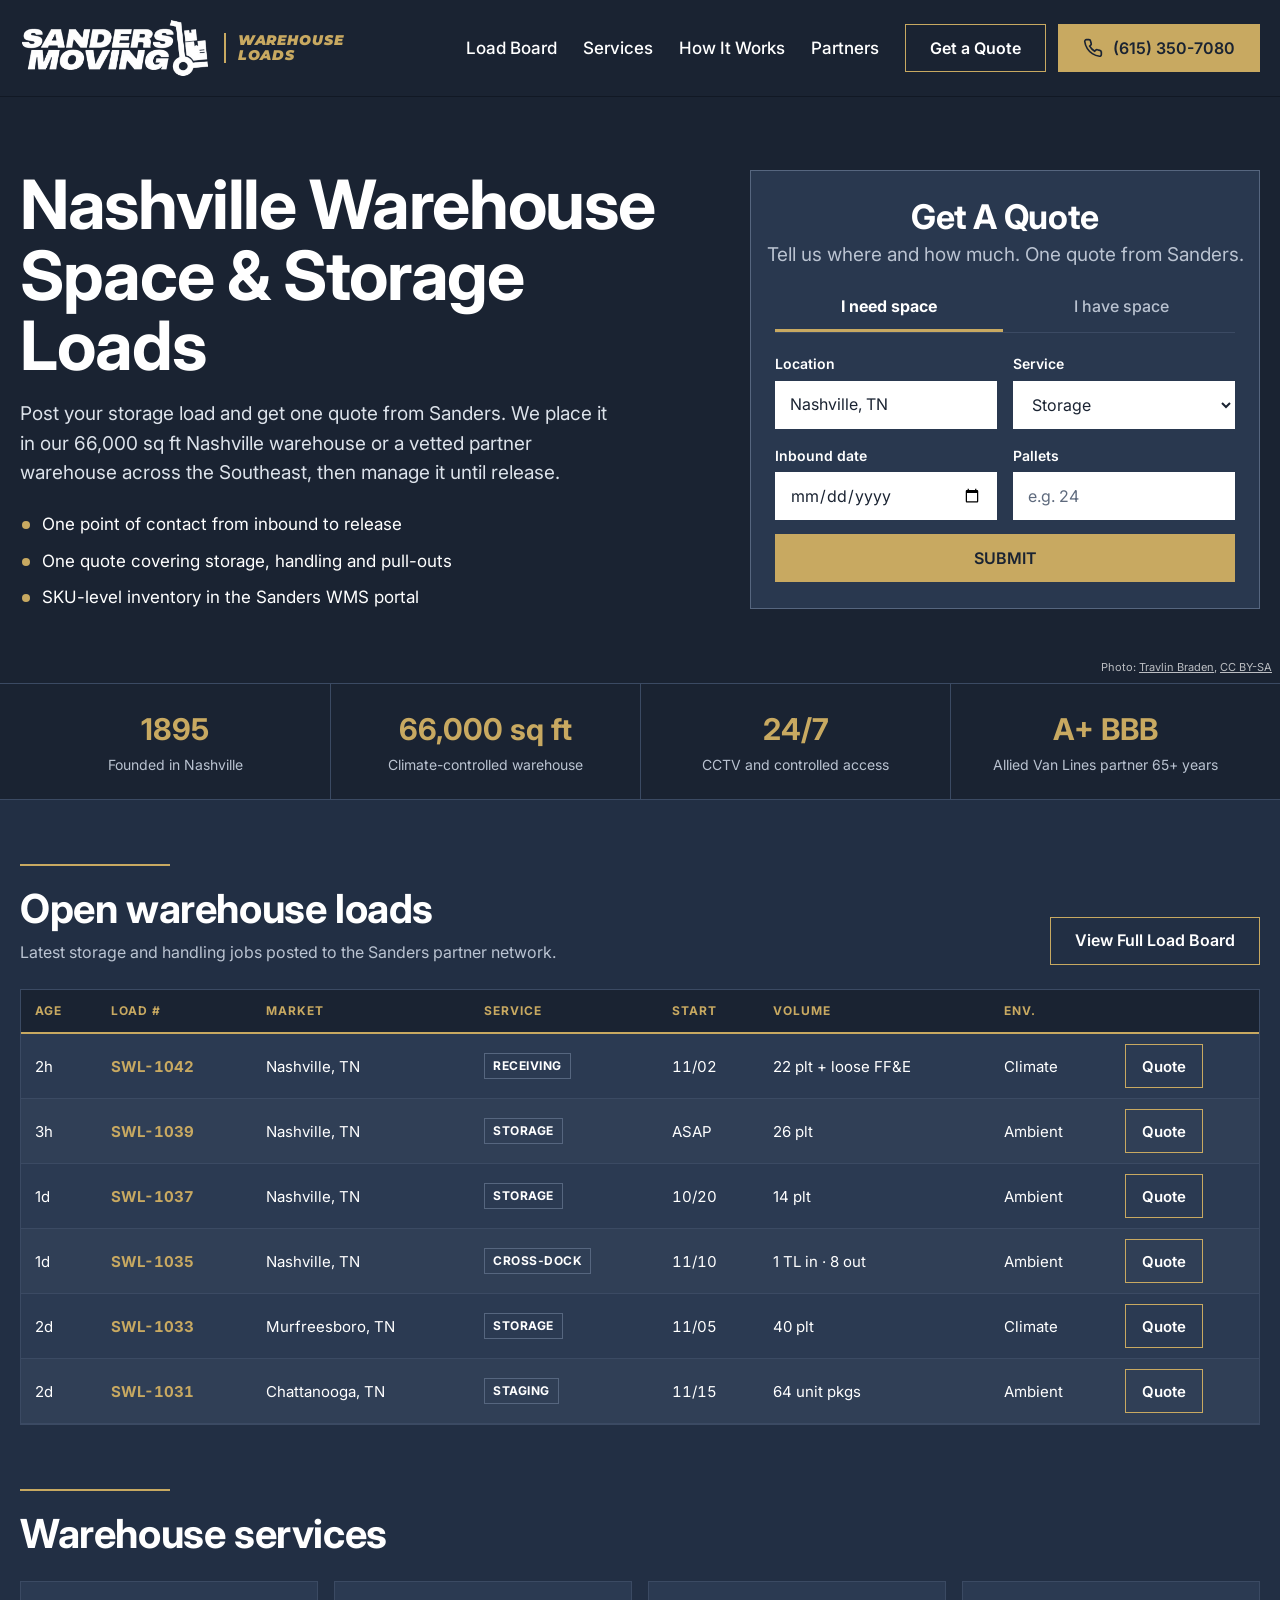
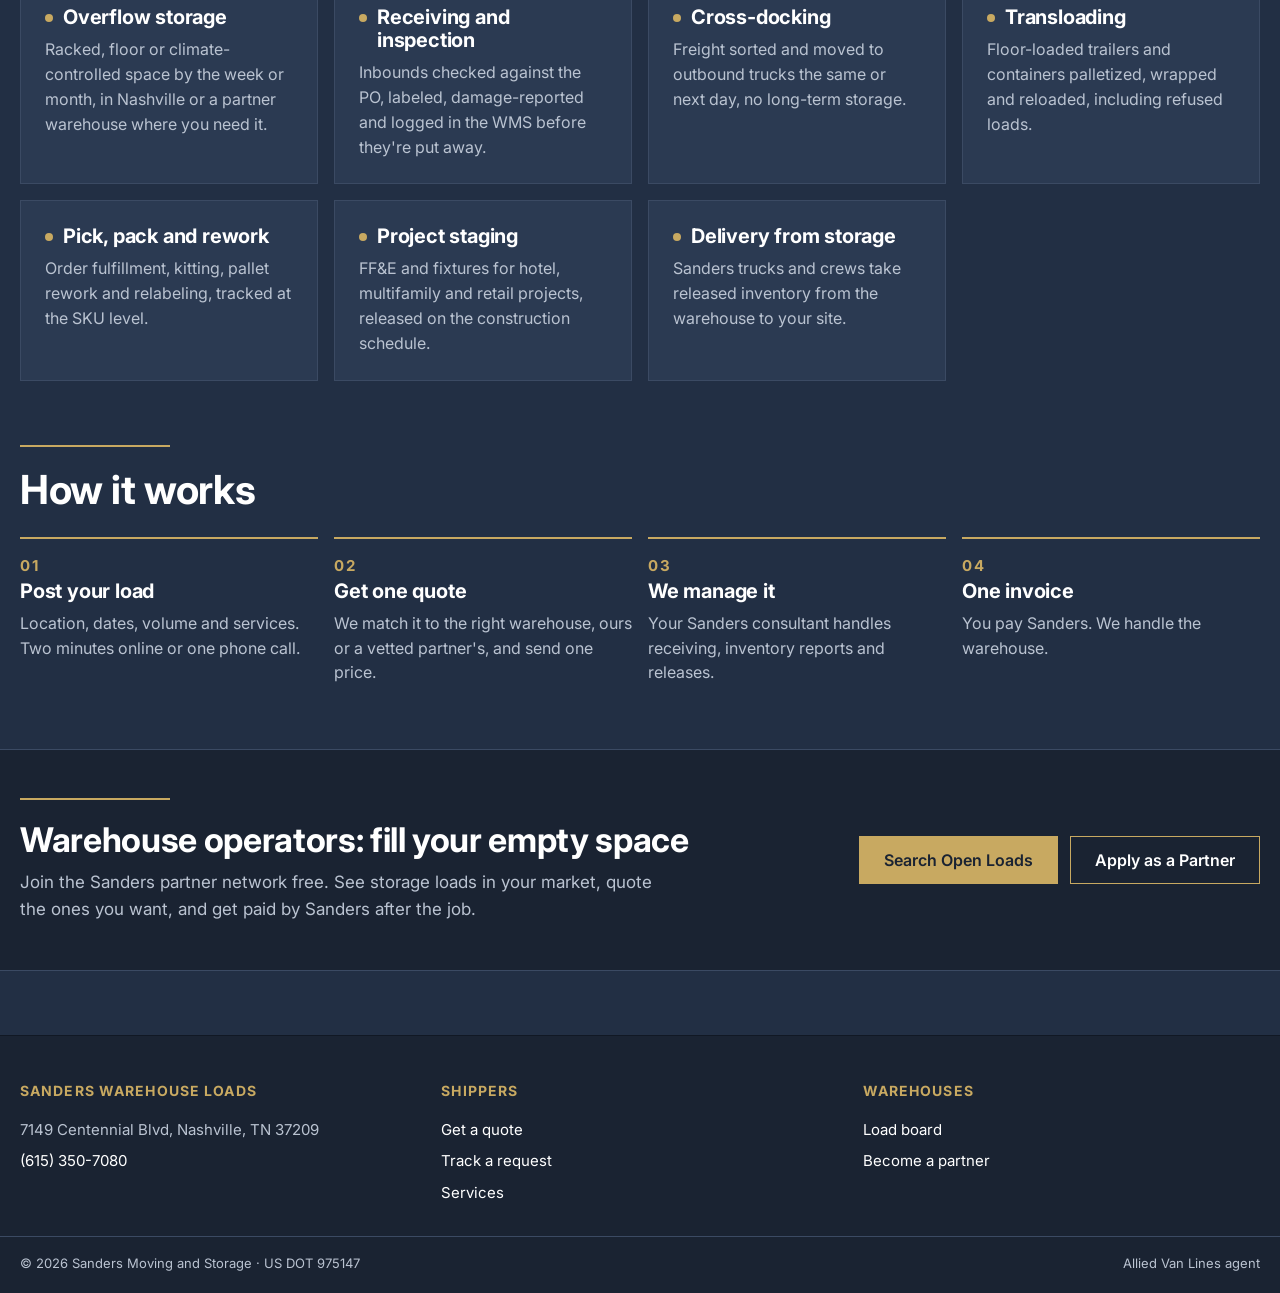
==== commit d21cacd9: "Add Sanders Moving logo and Nashville skyline hero photo Logo cropped from the sandersmoving.net hea" ====
--- a/index.html
+++ b/index.html
@@ -17,8 +17,8 @@
 <header class="site-header">
   <div class="wrap bar">
     <a class="logo" href="index.html" aria-label="Sanders Warehouse Loads home">
-      <span class="logo-mark">SANDERS</span>
-      <span class="logo-text">WAREHOUSE LOADS</span>
+      <img src="assets/img/sanders-moving-logo.png" width="348" height="110" alt="Sanders Moving">
+      <span class="logo-text">WAREHOUSE<br>LOADS</span>
     </a>
     <nav class="main-nav" aria-label="Main">
       <a href="partners.html">Load Board</a>
@@ -34,7 +34,7 @@
 </header>
 
 <main id="main">
-<section class="hero">
+<section class="hero has-photo" style="--hero-photo: url('https://commons.wikimedia.org/wiki/Special:FilePath/Nashville_skyline.jpg?width=1920')">
   <div class="wrap">
     <div>
       <h1>Nashville Warehouse Space &amp; Storage Loads</h1>
@@ -77,6 +77,7 @@
       </form>
     </div>
   </div>
+  <p class="photo-credit">Photo: <a href="https://commons.wikimedia.org/wiki/File:Nashville_skyline.jpg" rel="noopener">Travlin Braden</a>, <a href="https://creativecommons.org/licenses/by-sa/4.0/" rel="noopener">CC BY-SA</a></p>
 </section>
 
 <section class="stats" aria-label="Why Sanders">
--- a/assets/css/styles.css
+++ b/assets/css/styles.css
@@ -65,12 +65,11 @@
 /* ---------- Header ---------- */
 .site-header { background: var(--navy); border-bottom: 1px solid #111824; }
 .site-header .bar { display: flex; flex-wrap: wrap; align-items: center; justify-content: space-between; gap: 12px 28px; padding-top: 18px; padding-bottom: 18px; }
-.logo { display: inline-flex; flex-direction: column; text-decoration: none; color: var(--text); line-height: 0.92; }
+.logo { display: inline-flex; align-items: center; gap: 14px; text-decoration: none; color: var(--text); }
 .logo:hover { color: var(--text); }
-.logo-mark { font-family: var(--font-logo); font-weight: 900; font-style: italic; font-size: 30px; letter-spacing: -0.01em; }
-.logo-text { font-family: var(--font-logo); font-weight: 900; font-style: italic; font-size: 15px; letter-spacing: 0.07em; color: var(--gold); margin-top: 4px; }
-.logo-text small { display: none; }
-.logo img { display: block; height: 56px; width: auto; }
+.logo img { display: block; height: 60px; width: auto; }
+.logo-text { font-family: var(--font-logo); font-weight: 900; font-style: italic; font-size: 14px; line-height: 1.1; letter-spacing: 0.06em; color: var(--gold); border-left: 2px solid var(--gold); padding-left: 12px; }
+@media (max-width: 600px) { .logo img { height: 46px; } .logo-text { font-size: 12px; } }
 .main-nav { display: flex; flex-wrap: wrap; align-items: center; gap: 6px 26px; }
 .main-nav a:not(.btn) { color: var(--text); text-decoration: none; font-weight: 500; font-size: 17px; min-height: 44px; display: inline-flex; align-items: center; }
 .main-nav a:not(.btn):hover, .main-nav a[aria-current="page"] { color: var(--gold); }
@@ -170,12 +169,15 @@
 /* ===================== Home ===================== */
 .hero {
   background: linear-gradient(160deg, #2E4466 0%, #1A2332 70%);
-}
+  position: relative;
+}
+.hero .photo-credit { margin: 0; max-width: none; position: absolute; right: 8px; bottom: 6px; font-size: 11px; color: rgba(255,255,255,0.7); }
+.photo-credit a { color: inherit; }
 /* Photo hero: save a skyline/warehouse photo as assets/img/hero.jpg and add class="hero has-photo". */
 .hero.has-photo {
   background:
     linear-gradient(90deg, rgba(26, 35, 50, 0.92) 0%, rgba(26, 35, 50, 0.72) 55%, rgba(26, 35, 50, 0.55) 100%),
-    url("../img/hero.jpg") center / cover no-repeat, var(--navy);
+    var(--hero-photo, url("../img/hero.jpg")) center 65% / cover no-repeat, var(--navy);
 }
 .hero .wrap { display: grid; grid-template-columns: minmax(0, 1.15fr) minmax(0, 0.85fr); gap: 40px; align-items: center; padding-top: 72px; padding-bottom: 72px; }
 .hero h1 { margin: 0 0 18px; font-size: clamp(38px, 5.4vw, 68px); font-weight: 700; letter-spacing: -0.02em; line-height: 1.04; }
